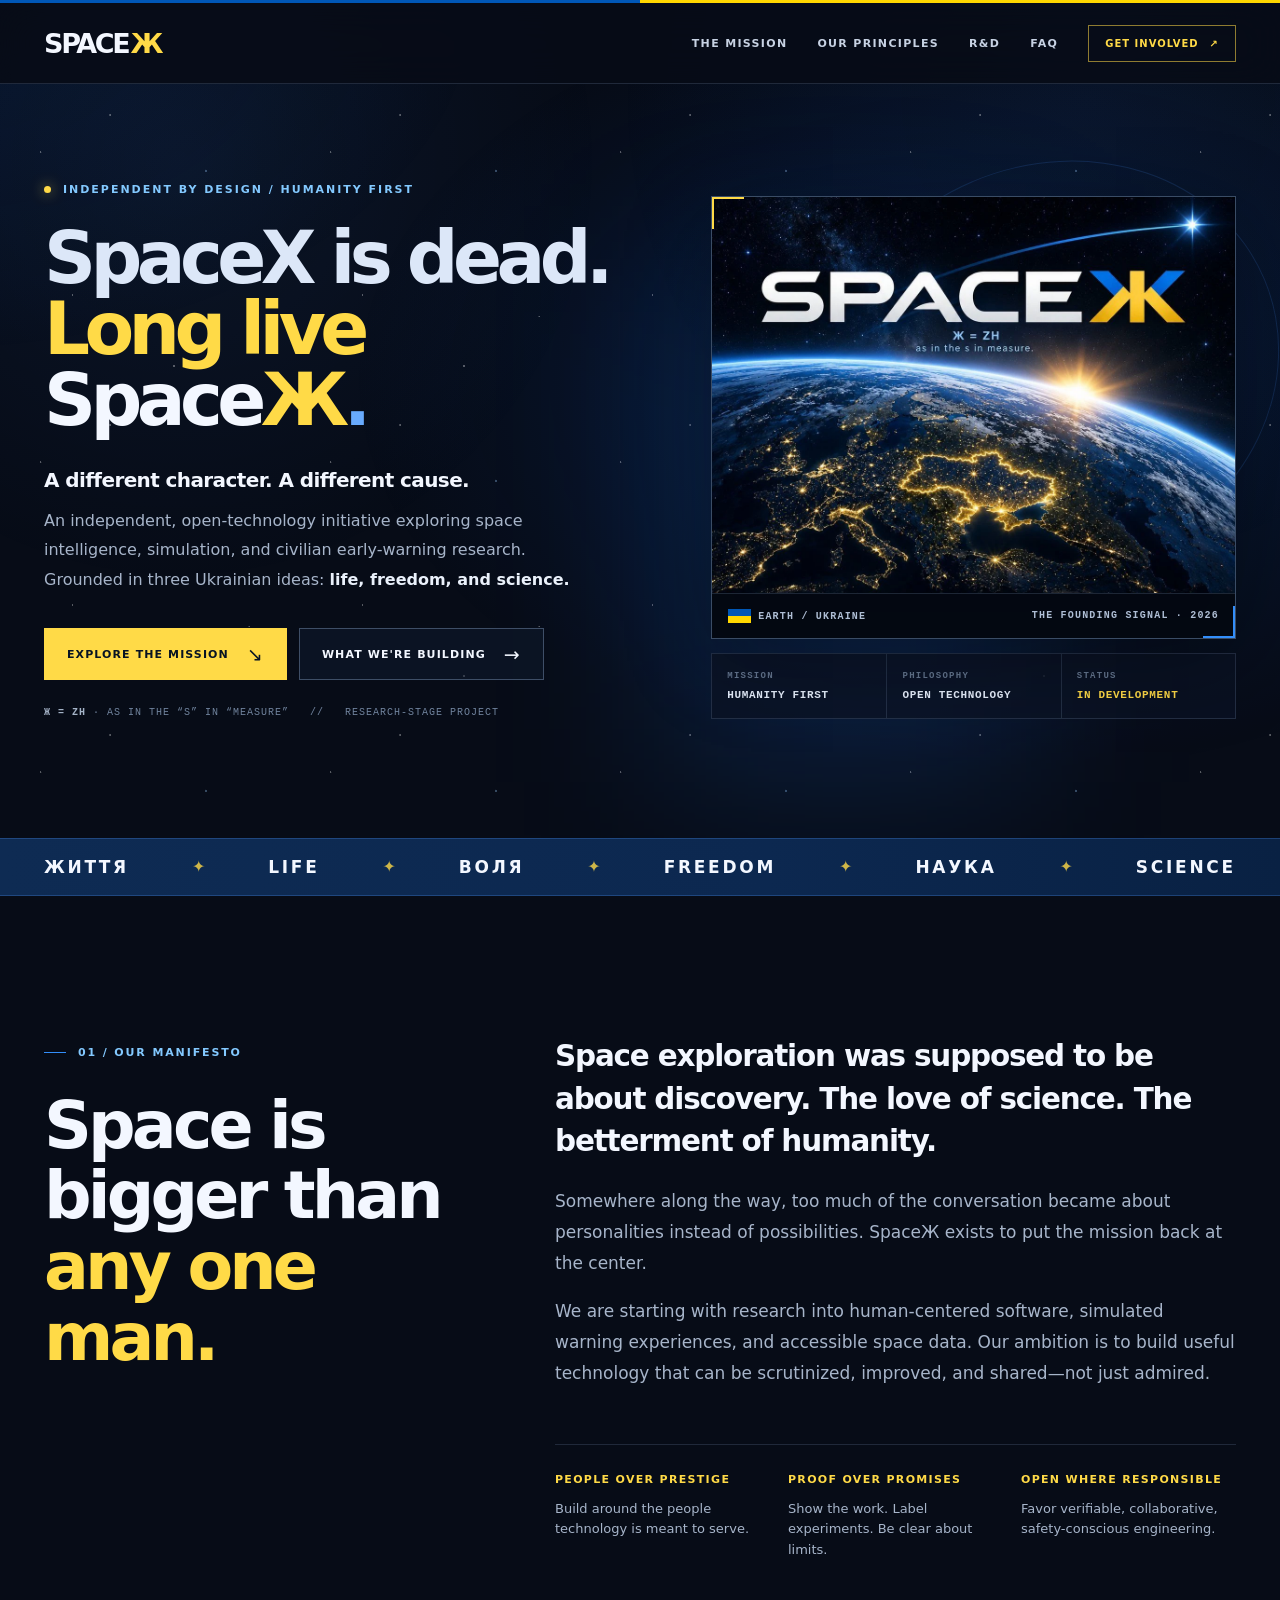
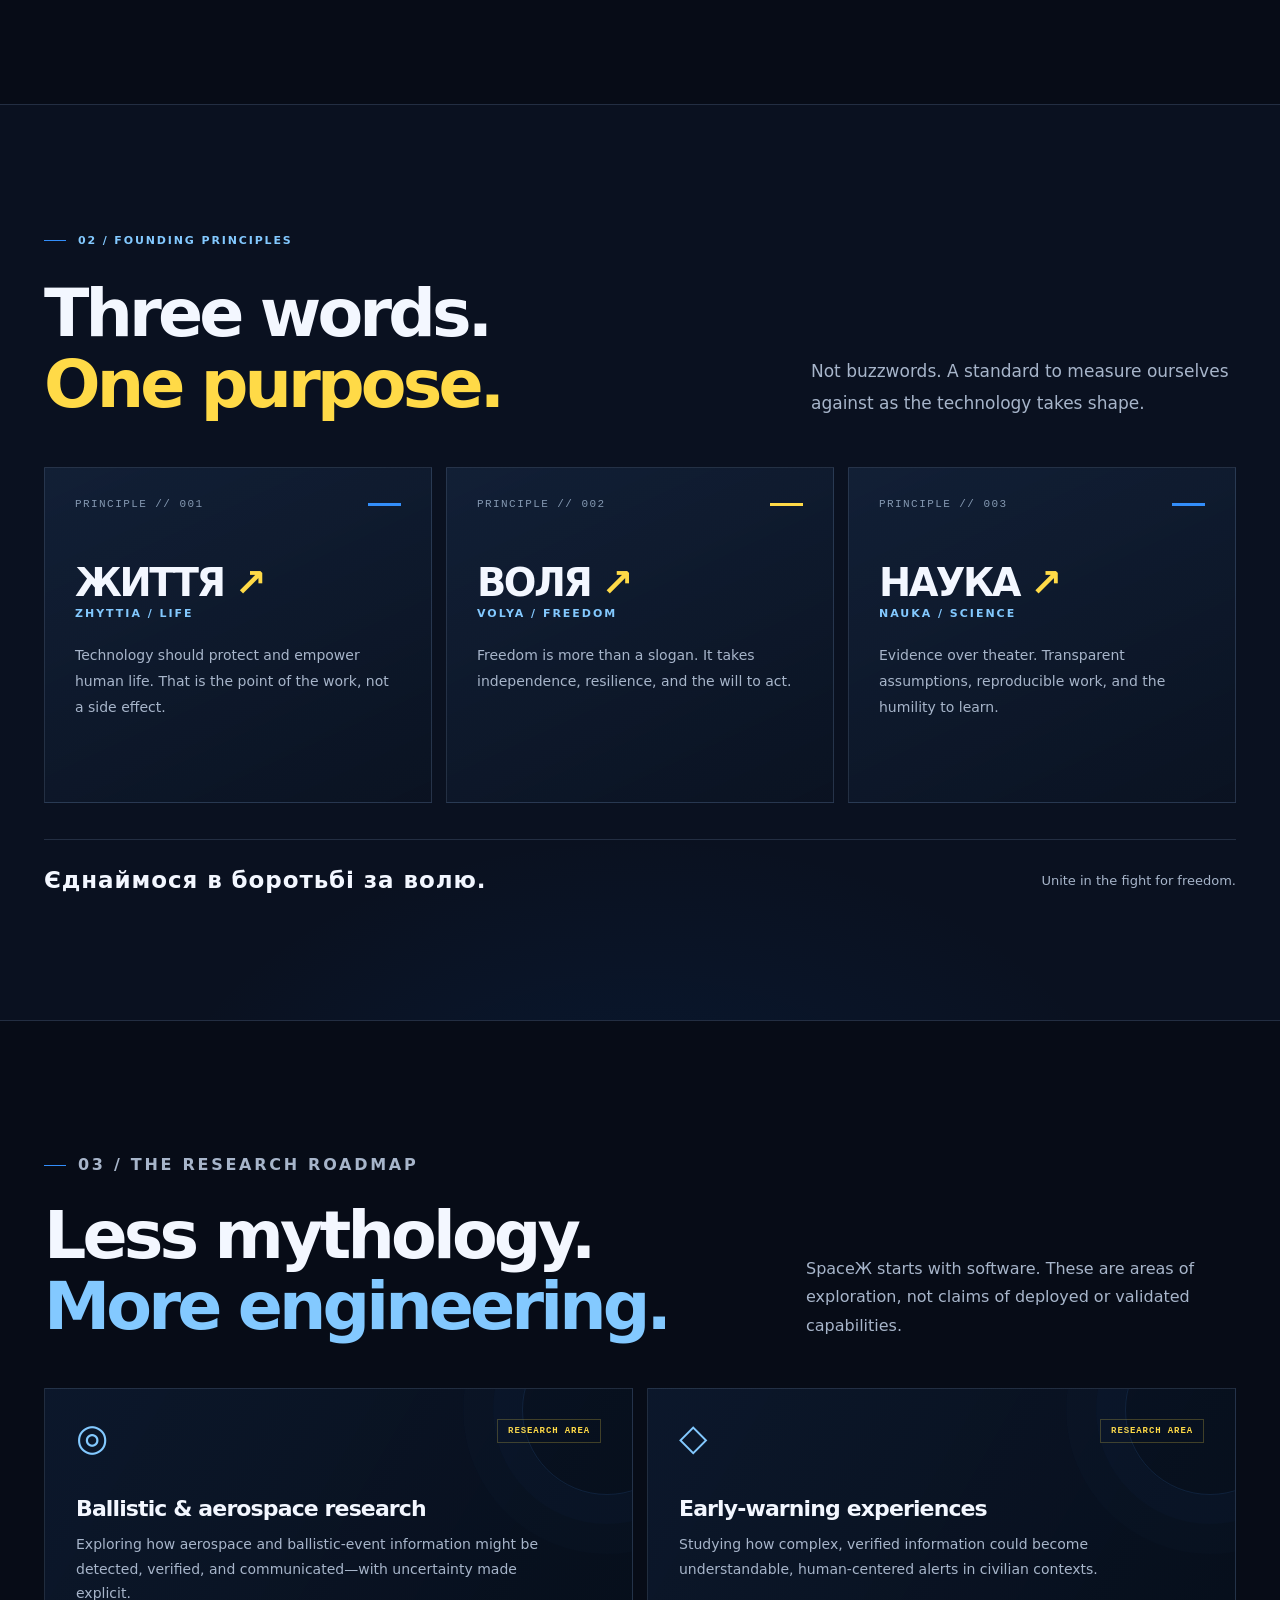
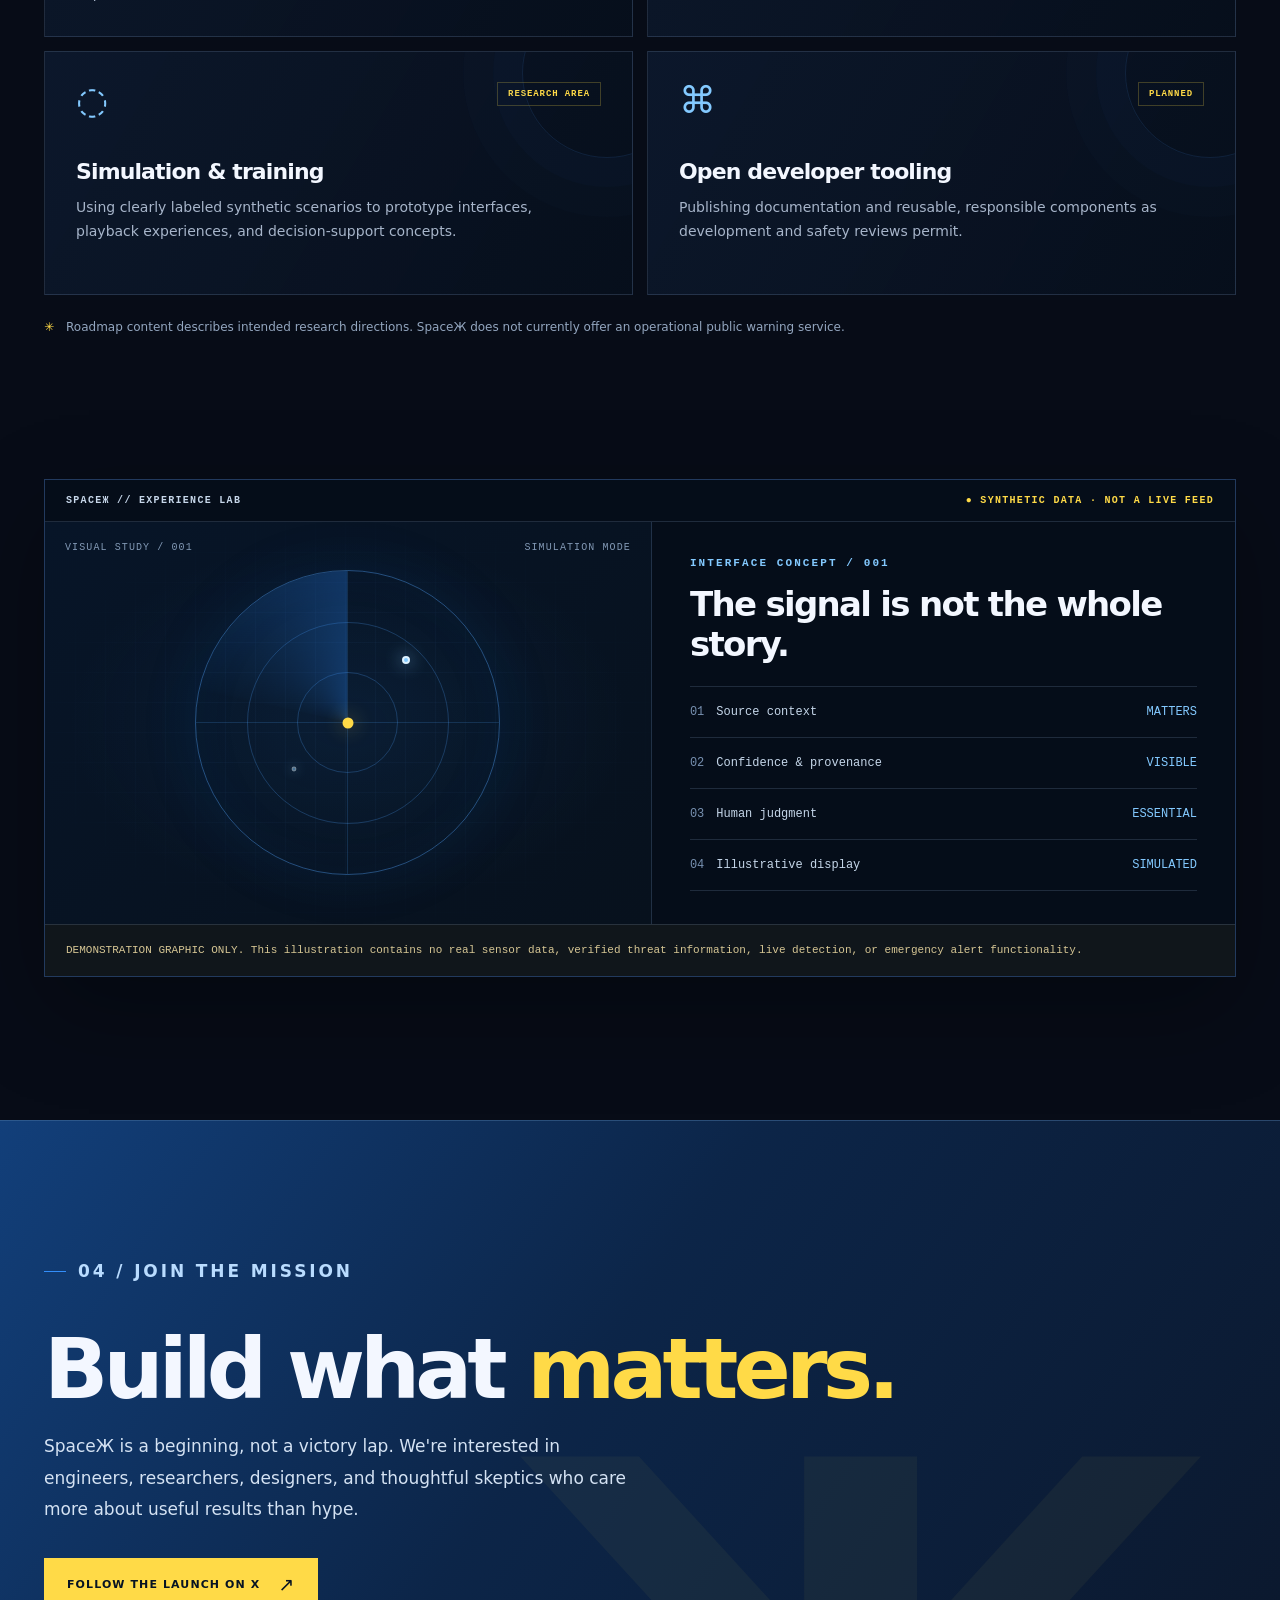
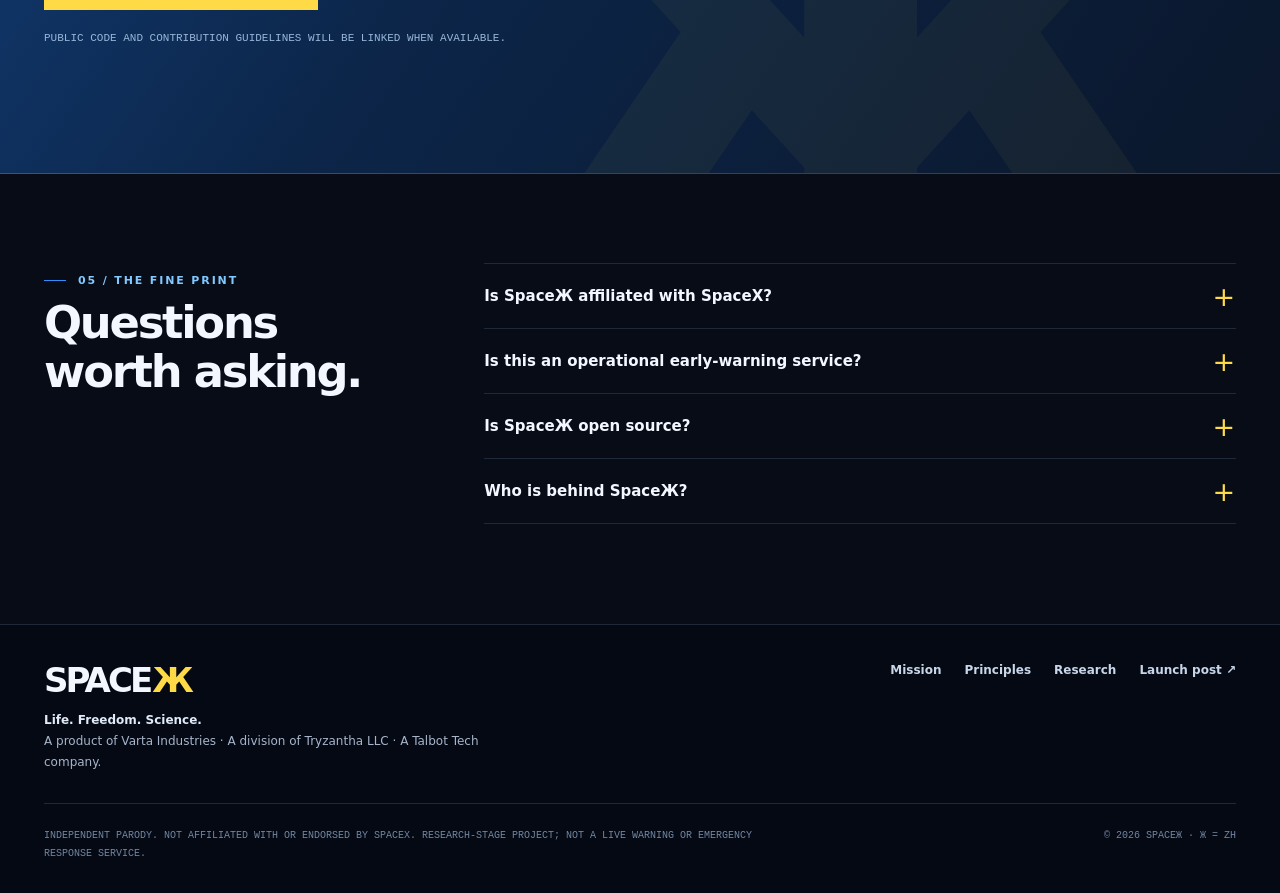
==== index.html @ 1a698cdf "Elon is a little bitch. Shitpost edition" ====
<!doctype html>
<html lang="en">
<head>
  <meta charset="utf-8">
  <meta name="viewport" content="width=device-width, initial-scale=1">
  <meta name="theme-color" content="#070c17">
  <meta name="description" content="SpaceЖ is an independent, research-stage initiative exploring open space technology, simulation, and civilian early-warning interfaces. Life. Freedom. Science.">
  <meta property="og:type" content="website">
  <meta property="og:title" content="SpaceЖ — A Different Character. A Different Cause.">
  <meta property="og:description" content="Life. Freedom. Science. An independent open-technology initiative from Varta Industries.">
  <meta name="twitter:card" content="summary_large_image">
  <!-- After deploying to a domain, add absolute og:url and og:image URLs for social previews. -->
  <link rel="icon" type="image/svg+xml" href="assets/favicon.svg">
  <title>SpaceЖ — Life. Freedom. Science.</title>
  <style>
    :root {
      color-scheme: dark;
      --bg: #070c17;
      --bg-deep: #040713;
      --panel: #0b1324;
      --panel-2: #111b30;
      --text: #f3f7ff;
      --muted: #a7b5ca;
      --dim: #667892;
      --line: rgba(160, 191, 228, .17);
      --blue: #338efa;
      --ice: #83c9ff;
      --gold: #ffda47;
      --container: 1220px;
      --ease: cubic-bezier(.2, .75, .25, 1);
    }

    *, *::before, *::after { box-sizing: border-box; }
    html { scroll-behavior: smooth; scroll-padding-top: 100px; }
    body {
      margin: 0;
      color: var(--text);
      background: var(--bg);
      font-family: Inter, ui-sans-serif, system-ui, -apple-system, BlinkMacSystemFont, "Segoe UI", sans-serif;
      -webkit-font-smoothing: antialiased;
    }
    body::before {
      content: "";
      position: fixed;
      pointer-events: none;
      z-index: -1;
      inset: 0;
      background-image: radial-gradient(circle at 14% 18%, rgba(69, 138, 255, .075) 0, transparent 32%), radial-gradient(circle at 85% 11%, rgba(38, 93, 187, .075) 0, transparent 35%);
    }
    ::selection { color: #06111e; background: var(--gold); }
    a { color: inherit; text-decoration: none; }
    button { font: inherit; }
    a:focus-visible, summary:focus-visible { outline: 3px solid var(--gold); outline-offset: 4px; border-radius: 3px; }
    img { max-width: 100%; display: block; }
    .container { width: min(var(--container), calc(100% - 88px)); margin-inline: auto; }
    .sr-only { position: absolute; width: 1px; height: 1px; padding: 0; margin: -1px; overflow: hidden; clip: rect(0,0,0,0); white-space: nowrap; border: 0; }
    .skip-link { position: fixed; z-index: 500; top: -100px; left: 12px; padding: 12px 18px; color: #04121b; background: var(--gold); font-weight: 700; }
    .skip-link:focus { top: 12px; }
    .flag-line { height: 3px; background: linear-gradient(90deg, #0057b7 0 50%, #ffd700 50% 100%); }

    /* Navigation */
    .site-header { position: sticky; z-index: 100; top: 0; background: rgba(7,12,23,.88); border-bottom: 1px solid var(--line); -webkit-backdrop-filter: blur(18px); backdrop-filter: blur(18px); }
    .nav-wrap { min-height: 80px; display: flex; align-items: center; justify-content: space-between; gap: 30px; }
    .logo { flex: none; font-size: 27px; line-height: 1; font-weight: 900; letter-spacing: -.085em; text-transform: uppercase; }
    .logo .logo-zh { padding-left: 2px; color: var(--gold); }
    .logo .logo-blue { color: #82bcff; }
    .desktop-nav { display: flex; gap: 30px; align-items: center; margin-left: auto; }
    .desktop-nav a { font-size: 11px; letter-spacing: .12em; font-weight: 750; color: #c7d2e3; transition: color .2s ease; }
    .desktop-nav a:hover { color: var(--gold); }
    .nav-cta { display: inline-flex; align-items: center; gap: 11px; border: 1px solid rgba(255,218,71,.55); padding: 12px 16px; color: var(--gold); font-size: 10px; font-weight: 800; letter-spacing: .1em; transition: background .2s ease, transform .2s ease; white-space: nowrap; }
    .nav-cta:hover { background: rgba(255,218,71,.09); transform: translateY(-1px); }
    .mobile-nav { display: none; position: relative; }
    .mobile-nav summary { display: grid; place-items: center; cursor: pointer; padding: 10px; color: var(--text); border: 1px solid var(--line); list-style: none; }
    .mobile-nav summary::-webkit-details-marker { display: none; }
    .mobile-nav summary svg { width: 22px; height: 22px; }
    .mobile-links { position: absolute; right: 0; top: calc(100% + 14px); min-width: 250px; background: #0c172a; border: 1px solid rgba(160,191,228,.3); box-shadow: 0 20px 50px rgba(0,0,0,.5); padding: 12px; }
    .mobile-links a { display: block; padding: 13px; font-size: 13px; font-weight: 700; }
    .mobile-links a:hover { color: var(--gold); background: rgba(255,255,255,.035); }

    /* Common type and UI */
    .mono { font-family: ui-monospace, "SFMono-Regular", Consolas, "Liberation Mono", monospace; }
    .kicker { margin: 0; font-size: 11px; letter-spacing: .19em; line-height: 1.6; font-weight: 800; color: var(--ice); text-transform: uppercase; }
    .kicker .rule { display: inline-block; width: 24px; height: 1px; margin: 0 10px 3px 0; vertical-align: middle; background: var(--blue); }
    .button { display: inline-flex; align-items: center; justify-content: center; gap: 18px; min-height: 52px; padding: 16px 22px; font-size: 11px; letter-spacing: .1em; font-weight: 850; text-transform: uppercase; transition: transform .2s var(--ease), background .2s ease, border-color .2s ease; }
    .button:hover { transform: translateY(-2px); }
    .button-primary { color: #071323; background: var(--gold); border: 1px solid var(--gold); }
    .button-primary:hover { background: #ffe584; }
    .button-secondary { color: var(--text); background: rgba(17,29,49,.48); border: 1px solid rgba(154,183,222,.36); }
    .button-secondary:hover { border-color: var(--ice); background: rgba(45,87,143,.2); }
    .arrow { font-size: 19px; font-weight: 400; line-height: .8; }
    .section-tag { display: inline-flex; align-items: center; gap: 12px; color: var(--ice); font-size: 11px; font-weight: 750; letter-spacing: .17em; text-transform: uppercase; }
    .section-tag::before { content: ""; width: 22px; height: 1px; background: var(--blue); }
    .section-title { margin: 20px 0 0; font-size: clamp(40px,5.2vw,75px); line-height: 1.06; letter-spacing: -.058em; font-weight: 830; }
    .section-lede { max-width: 590px; font-size: 17px; line-height: 1.85; color: var(--muted); }
    .accent { color: var(--gold); }
    .blue { color: var(--ice); }
    .muted { color: var(--muted); }
    .divider { height: 1px; background: var(--line); }

    /* Hero */
    .hero { position: relative; overflow: hidden; padding: 99px 0 106px; isolation: isolate; }
    .hero::before { content: ""; position: absolute; inset: -200px -10% -80px; z-index: -2; background: radial-gradient(ellipse 52% 48% at 73% 48%, rgba(12,66,155,.25), transparent 80%), radial-gradient(ellipse 48% 44% at 3% 12%, rgba(7,66,151,.15), transparent 76%); }
    .star-field { pointer-events: none; position: absolute; z-index: -1; inset: 0; opacity: .32; background-image: radial-gradient(1px 1px at 14% 22%, white 80%, transparent 100%), radial-gradient(1px 1px at 38% 10%, white 80%, transparent 100%), radial-gradient(1.4px 1.4px at 71% 28%, #9cccff 80%, transparent 100%), radial-gradient(1px 1px at 86% 75%, white 80%, transparent 100%), radial-gradient(1px 1px at 25% 68%, white 80%, transparent 100%), radial-gradient(1px 1px at 60% 91%, white 80%, transparent 100%); background-size: 290px 310px; }
    .hero-grid { display: grid; grid-template-columns: minmax(0, 1.08fr) minmax(0, .92fr); align-items: center; gap: clamp(35px,4vw,74px); }
    .hero-copy { position: relative; z-index: 2; }
    .hero-eyebrow { display: flex; align-items: center; flex-wrap: wrap; gap: 12px; margin-bottom: 27px; }
    .tiny-dot { width: 7px; height: 7px; background: var(--gold); box-shadow: 0 0 13px rgba(255,218,71,.7); border-radius: 50%; }
    .hero-eyebrow span:last-child { color: var(--ice); font-size: 11px; letter-spacing: .18em; text-transform: uppercase; font-weight: 700; }
    .hero h1 { margin: 0; font-size: clamp(3.05rem,5.65vw,6.15rem); line-height: .985; letter-spacing: -.077em; font-weight: 880; }
    .hero h1 span { display: block; }
    .hero h1 .h1-soft { color: #dce7f8; }
    .hero h1 .h1-live { color: var(--gold); }
    .hero h1 .word-zh { display: inline; color: var(--gold); }
    .hero h1 .period { display: inline; color: #68aafd; }
    .hero-subtitle { margin: 31px 0 14px; font-size: 20px; letter-spacing: -.03em; font-weight: 780; }
    .hero-description { max-width: 540px; margin: 0; color: var(--muted); font-size: 16px; line-height: 1.85; }
    .hero-buttons { display: flex; flex-wrap: wrap; gap: 12px; margin-top: 34px; }
    .hero-note { margin-top: 25px; color: #71849e; font-size: 10px; line-height: 1.65; letter-spacing: .1em; text-transform: uppercase; }
    .hero-note strong { color: #a4b3c7; font-weight: 700; }
    .hero-media { position: relative; }
    .hero-media::before { content: ""; position: absolute; z-index: -1; width: 88%; height: 78%; top: -6%; right: -9%; border: 1px solid rgba(69,141,250,.17); border-radius: 50%; transform: rotate(-23deg); }
    .hero-media::after { content: ""; position: absolute; z-index: -1; width: 70%; height: 100%; left: -10%; bottom: -12%; background: rgba(31,124,252,.16); filter: blur(80px); }
    .hero-art { position: relative; margin: 0; overflow: hidden; border: 1px solid rgba(156,197,248,.35); background: #060b16; box-shadow: 0 22px 80px rgba(0,0,0,.33), inset 0 0 50px rgba(0,96,207,.15); }
    .hero-art::before, .hero-art::after { content: ""; position: absolute; z-index: 2; width: 32px; height: 32px; pointer-events: none; }
    .hero-art::before { top: 0; left: 0; border-top: 2px solid var(--gold); border-left: 2px solid var(--gold); }
    .hero-art::after { bottom: 0; right: 0; border-bottom: 2px solid var(--blue); border-right: 2px solid var(--blue); }
    .hero-art img { width: 100%; height: auto; aspect-ratio: 1122 / 850; object-fit: contain; transition: transform .75s var(--ease); }
    .hero-art:hover img { transform: scale(1.035); }
    .hero-art-caption { display: flex; flex-wrap: wrap; align-items: center; justify-content: space-between; gap: 12px; padding: 15px 16px; background: rgba(4,8,17,.96); border-top: 1px solid var(--line); color: #afbed5; font-size: 10px; font-weight: 750; letter-spacing: .12em; text-transform: uppercase; }
    .flag { display: inline-block; width: 23px; height: 14px; flex: 0 0 auto; vertical-align: middle; background: linear-gradient(#0057b7 0 50%, #ffd700 50% 100%); }
    .hero-art-caption .flag { margin-right: 7px; }
    .media-data { margin-top: 14px; display: grid; grid-template-columns: repeat(3,1fr); border: 1px solid var(--line); background: rgba(11,19,36,.78); }
    .media-data > div { padding: 17px 15px; min-width: 0; }
    .media-data > div + div { border-left: 1px solid var(--line); }
    .data-label { display: block; margin-bottom: 8px; color: var(--dim); letter-spacing: .14em; font-size: 9px; font-weight: 800; }
    .data-value { display: block; color: #e8f1ff; font-size: 11px; font-weight: 750; letter-spacing: .06em; }
    .data-value.gold { color: var(--gold); }

    /* Ribbon */
    .ribbon { overflow: hidden; background: linear-gradient(90deg, #0e2b53, #0c2850 60%, #092143); border-top: 1px solid rgba(75,141,230,.3); border-bottom: 1px solid rgba(75,141,230,.3); }
    .ribbon-inner { display: flex; align-items: center; justify-content: space-between; gap: 16px; padding-top: 18px; padding-bottom: 18px; }
    .ribbon-word { white-space: nowrap; font-size: clamp(12px,1.7vw,17px); letter-spacing: .16em; font-weight: 850; }
    .ribbon-sep { color: var(--gold); opacity: .8; }

    /* Mission */
    .mission { padding: 139px 0 143px; }
    .mission-grid { display: grid; grid-template-columns: minmax(0,.75fr) minmax(0,1.25fr); gap: clamp(40px,8vw,150px); }
    .mission-lead { margin: 0 0 23px; font-size: clamp(24px,2.3vw,33px); font-weight: 700; line-height: 1.45; letter-spacing: -.04em; }
    .mission-copy p:not(.mission-lead) { max-width: 710px; color: var(--muted); font-size: 17px; line-height: 1.82; }
    .mission-points { display: grid; grid-template-columns: repeat(3,1fr); gap: 18px; margin-top: 55px; padding-top: 28px; border-top: 1px solid var(--line); }
    .mission-points strong { display: block; color: var(--gold); font-size: 11px; letter-spacing: .12em; text-transform: uppercase; }
    .mission-points p { margin-bottom: 0; font-size: 13px !important; line-height: 1.6 !important; }

    /* Principles */
    .principles { padding: 118px 0 127px; background: #0a1120; border-block: 1px solid var(--line); position: relative; }
    .principles::before { content: ""; position: absolute; inset: 0; background: radial-gradient(ellipse 50% 50% at 50% 120%, rgba(0,87,183,.13), transparent 80%); pointer-events: none; }
    .section-intro { position: relative; display: flex; align-items: end; justify-content: space-between; gap: 40px; margin-bottom: 48px; }
    .section-intro .section-lede { margin: 0; max-width: 425px; }
    .values-grid { position: relative; display: grid; grid-template-columns: repeat(3,minmax(0,1fr)); gap: 14px; }
    .value-card { min-height: 336px; border: 1px solid var(--line); padding: 30px; background: linear-gradient(155deg,rgba(28,51,84,.42),rgba(10,19,34,.75)); transition: border-color .25s ease, transform .3s var(--ease); }
    .value-card:hover { transform: translateY(-5px); border-color: rgba(255,218,71,.42); }
    .value-number { display: flex; align-items: center; justify-content: space-between; font-size: 11px; color: #8498b1; letter-spacing: .13em; }
    .value-number span:last-child { display: inline-block; width: 33px; height: 3px; background: var(--blue); }
    .value-card:nth-child(2) .value-number span:last-child { background: var(--gold); }
    .value-card h3 { margin: 54px 0 5px; font-size: clamp(33px,3vw,44px); letter-spacing: -.065em; line-height: 1; }
    .value-card h3 span { color: var(--gold); }
    .value-card .translation { margin: 0 0 23px; font-size: 11px; color: var(--ice); letter-spacing: .18em; font-weight: 750; text-transform: uppercase; }
    .value-card p:last-child { color: var(--muted); font-size: 14px; line-height: 1.85; }
    .ukrainian-banner { display: flex; align-items: center; flex-wrap: wrap; justify-content: space-between; gap: 17px; margin-top: 36px; padding: 27px 0 0; border-top: 1px solid var(--line); }
    .ukrainian-banner strong { font-size: clamp(16px,2vw,23px); letter-spacing: .04em; }
    .ukrainian-banner span { color: var(--muted); font-size: 13px; }

    /* Work */
    .work { padding: 130px 0; }
    .work-top { display: flex; flex-wrap: wrap; justify-content: space-between; align-items: end; gap: 30px; margin-bottom: 47px; }
    .work-top p { max-width: 430px; margin: 0; color: var(--muted); font-size: 16px; line-height: 1.8; }
    .work-grid { display: grid; grid-template-columns: repeat(2,minmax(0,1fr)); gap: 14px; }
    .work-card { position: relative; min-height: 244px; padding: 30px 31px; overflow: hidden; border: 1px solid var(--line); background: linear-gradient(120deg,rgba(14,28,50,.76),rgba(7,15,28,.91)); }
    .work-card::after { content: ""; position: absolute; top: -64px; right: -60px; width: 170px; height: 170px; border: 1px solid rgba(63,127,212,.16); border-radius: 50%; box-shadow: 0 0 0 29px rgba(40,99,179,.035), 0 0 0 59px rgba(40,99,179,.022); pointer-events: none; }
    .work-card-top { display: flex; align-items: start; justify-content: space-between; gap: 30px; }
    .work-glyph { font-size: 37px; font-weight: 300; line-height: 1; color: var(--ice); }
    .work-label { border: 1px solid rgba(255,218,71,.23); color: var(--gold); padding: 6px 10px; font-size: 9px; letter-spacing: .1em; font-weight: 780; }
    .work-card h3 { position: relative; margin: 40px 0 11px; font-size: 22px; letter-spacing: -.04em; }
    .work-card p { position: relative; max-width: 490px; margin: 0; color: var(--muted); font-size: 14px; line-height: 1.75; }
    .roadmap-note { display: flex; align-items: start; gap: 12px; margin-top: 22px; color: #93a6bf; font-size: 12px; line-height: 1.7; }
    .roadmap-note b { color: var(--gold); font-weight: 900; }

    /* Synthetic lab display */
    .lab { padding: 0 0 143px; }
    .lab-shell { border: 1px solid rgba(84,137,211,.37); background: #050d19; box-shadow: 0 34px 90px rgba(0,0,0,.3); }
    .lab-titlebar { display: flex; justify-content: space-between; align-items: center; gap: 15px; padding: 15px 21px; border-bottom: 1px solid var(--line); color: #c7d7ea; font-size: 10px; letter-spacing: .13em; font-weight: 760; }
    .lab-titlebar .warning { color: var(--gold); }
    .lab-content { display: grid; grid-template-columns: 1.02fr .98fr; }
    .lab-display { min-height: 385px; position: relative; isolation: isolate; display: grid; place-items: center; overflow: hidden; border-right: 1px solid var(--line); background: radial-gradient(ellipse at center,rgba(20,68,119,.21),transparent 65%), linear-gradient(140deg,#071528,#07111d); }
    .lab-display::before { content: ""; position: absolute; inset: 0; z-index: -1; opacity: .42; background-image: linear-gradient(rgba(73,127,192,.13) 1px,transparent 1px), linear-gradient(90deg,rgba(73,127,192,.13) 1px,transparent 1px); background-size: 30px 30px; -webkit-mask-image: radial-gradient(ellipse,black 34%,transparent 78%); mask-image: radial-gradient(ellipse,black 34%,transparent 78%); }
    .radar { position: relative; width: min(305px,72%); aspect-ratio: 1; border: 1px solid rgba(81,165,255,.4); border-radius: 50%; box-shadow: 0 0 60px rgba(18,91,174,.1), inset 0 0 45px rgba(18,91,174,.06); }
    .radar::before,.radar::after { content: ""; position: absolute; z-index: 3; background: rgba(81,165,255,.18); }
    .radar::before { width: 1px; height: 100%; left: calc(50% - .5px); }
    .radar::after { height: 1px; width: 100%; top: calc(50% - .5px); }
    .radar-ring { position: absolute; border: 1px solid rgba(81,165,255,.25); border-radius: 50%; }
    .radar-ring.r1 { inset: 16.66%; } .radar-ring.r2 { inset: 33.33%; }
    .radar-sweep { position: absolute; inset: 0; border-radius: 50%; background: conic-gradient(from 0deg,transparent 0 282deg,rgba(34,143,255,.015) 284deg,rgba(41,134,247,.28) 359deg); animation: sweep 13s linear infinite; }
    .radar-dot { position: absolute; z-index: 4; width: 8px; height: 8px; background: var(--ice); border: 2px solid #dff3ff; border-radius: 50%; box-shadow: 0 0 17px var(--ice); }
    .radar-dot.d1 { top: 28%; left: 68%; }.radar-dot.d2 { top: 64%; left: 31%; transform: scale(.6); opacity: .5; }
    .radar-center { position: absolute; left: 50%; top: 50%; transform: translate(-50%,-50%); z-index: 4; width: 11px; height: 11px; background: var(--gold); border-radius: 50%; box-shadow: 0 0 20px rgba(255,218,71,.45); }
    .lab-corner { position: absolute; left: 20px; top: 20px; color: #8299b5; font-size: 10px; letter-spacing: .11em; }
    .lab-corner.right { left: auto; right: 20px; text-align: right; }
    .lab-status { padding: 33px 38px; display: flex; flex-direction: column; justify-content: center; }
    .lab-status h3 { margin: 11px 0 22px; font-size: clamp(23px,3vw,34px); letter-spacing: -.05em; }
    .log-row { display: flex; align-items: start; gap: 12px; padding: 16px 0; border-top: 1px solid var(--line); font-size: 12px; line-height: 1.5; color: #c5d6e9; }
    .log-row:last-child { border-bottom: 1px solid var(--line); }
    .log-row span { flex: none; color: #7891b1; }
    .log-row em { margin-left: auto; color: var(--ice); font-style: normal; text-align: right; }
    .lab-disclaimer { padding: 17px 21px; border-top: 1px solid var(--line); background: rgba(255,218,71,.045); color: #d6c694; font-size: 11px; line-height: 1.6; }
    @keyframes sweep { to { transform: rotate(360deg); } }

    /* Join, FAQ, footer */
    .join { padding: 118px 0 125px; position: relative; overflow: hidden; background: linear-gradient(125deg,#123f7a 0%,#0c2548 44%,#0b172b 100%); border-top: 1px solid rgba(113,183,255,.3); border-bottom: 1px solid rgba(113,183,255,.22); }
    .join::after { content: "Ж"; pointer-events: none; position: absolute; right: 4%; bottom: -33%; color: rgba(255,218,71,.045); font-size: clamp(380px,47vw,760px); font-weight: 900; line-height: 1; }
    .join-content { position: relative; z-index: 2; max-width: 860px; }
    .join .section-title { font-size: clamp(53px,6.6vw,96px); }
    .join p { max-width: 610px; color: #d4e2f3; font-size: 17px; line-height: 1.85; }
    .join .button { margin-top: 16px; }
    .join-small { display: block; margin-top: 20px; color: #98b7da; font-size: 11px; line-height: 1.6; }
    .faq { padding: 89px 0 100px; }
    .faq-grid { display: grid; grid-template-columns: .66fr 1.34fr; gap: 70px; }
    .faq h2 { margin: 0; font-size: clamp(32px,3.5vw,49px); line-height: 1.1; letter-spacing: -.05em; }
    .faq-item { border-bottom: 1px solid var(--line); }
    .faq-item:first-child { border-top: 1px solid var(--line); }
    .faq-item summary { position: relative; cursor: pointer; list-style: none; padding: 23px 36px 23px 0; font-size: 15px; font-weight: 700; }
    .faq-item summary::-webkit-details-marker { display: none; }
    .faq-item summary::after { content: "+"; position: absolute; right: 1px; top: 17px; color: var(--gold); font-size: 27px; font-weight: 300; }
    .faq-item[open] summary::after { content: "−"; }
    .faq-item p { margin: -6px 30px 24px 0; font-size: 14px; line-height: 1.8; color: var(--muted); }
    .site-footer { padding: 38px 0 30px; border-top: 1px solid var(--line); background: #050914; }
    .footer-main { display: flex; justify-content: space-between; align-items: start; gap: 35px; padding-bottom: 30px; }
    .footer-main .logo { font-size: 34px; }
    .footer-main p { max-width: 480px; margin: 13px 0 0; color: var(--muted); font-size: 12px; line-height: 1.75; }
    .footer-links { display: flex; flex-wrap: wrap; gap: 23px; color: #c7d6e9; font-size: 12px; font-weight: 700; }
    .footer-links a:hover { color: var(--gold); }
    .footer-bottom { display: flex; justify-content: space-between; flex-wrap: wrap; gap: 15px; padding-top: 23px; border-top: 1px solid var(--line); color: #7186a0; font-size: 10px; line-height: 1.8; }
    .footer-bottom span:first-child { max-width: 730px; }

    @media (max-width: 1050px) {
      .container { width: min(var(--container),calc(100% - 60px)); }
      .desktop-nav { gap: 20px; }
      .nav-cta { display: none; }
      .hero { padding-block: 80px 90px; }
      .hero h1 { font-size: clamp(3.4rem,6vw,5.4rem); }
      .hero-grid { gap: 29px; }
      .media-data > div { padding: 15px 10px; }
      .data-value { font-size: 10px; }
      .section-title { font-size: clamp(42px,5.6vw,68px); }
      .value-card { padding: 23px; }
      .value-card h3 { font-size: 35px; }
    }
    @media (max-width: 750px) {
      html { scroll-padding-top: 80px; }
      .container { width: calc(100% - 36px); }
      .nav-wrap { min-height: 68px; }
      .logo { font-size: 25px; }
      .desktop-nav { display: none; }
      .mobile-nav { display: block; }
      .hero { padding: 70px 0 76px; }
      .hero-grid { grid-template-columns: 1fr; gap: 56px; }
      .hero h1 { font-size: clamp(3.5rem,11vw,6rem); }
      .hero-subtitle { font-size: 19px; }
      .hero-description { font-size: 15px; }
      .hero-media { max-width: 610px; width: 100%; margin: auto; }
      .ribbon-inner { justify-content: center; }
      .ribbon-word { font-size: 13px; }
      .ribbon-inner .ribbon-word:nth-of-type(5), .ribbon-inner .ribbon-sep:nth-of-type(6) { display: none; }
      .mission { padding: 89px 0 97px; }
      .mission-grid { grid-template-columns: 1fr; gap: 42px; }
      .mission .section-title { max-width: 570px; }
      .mission-points { margin-top: 32px; }
      .principles { padding: 84px 0 90px; }
      .section-intro { display: block; }
      .section-intro .section-lede { margin-top: 20px; }
      .values-grid { grid-template-columns: 1fr; }
      .value-card { min-height: auto; padding: 27px; }
      .value-card h3 { margin-top: 32px; }
      .ukrainian-banner { display: block; }
      .ukrainian-banner span { display: block; margin-top: 8px; }
      .work { padding: 90px 0 80px; }
      .work-grid { grid-template-columns: 1fr; }
      .work-card { min-height: 220px; }
      .lab { padding-bottom: 90px; }
      .lab-content { grid-template-columns: 1fr; }
      .lab-display { border-right: 0; border-bottom: 1px solid var(--line); }
      .join { padding: 83px 0 92px; }
      .join::after { right: -10%; bottom: -20%; }
      .faq { padding: 75px 0; }
      .faq-grid { grid-template-columns: 1fr; gap: 35px; }
      .footer-main { display: block; }
      .footer-links { margin-top: 28px; }
    }
    @media (max-width: 460px) {
      .hero h1 { font-size: clamp(3.12rem,12.2vw,4.3rem); }
      .hero-buttons .button { width: 100%; }
      .hero-art-caption { font-size: 9px; }
      .media-data { grid-template-columns: 1fr 1fr; }
      .media-data > div:last-child { grid-column: span 2; border-left: 0; border-top: 1px solid var(--line); }
      .mission-points { grid-template-columns: 1fr; gap: 22px; }
      .mission-points p { margin-top: 5px; }
      .ribbon-inner { gap: 11px; }
      .ribbon-word { letter-spacing: .05em; font-size: 10px; }
      .section-title { font-size: 40px; }
      .section-lede { font-size: 15px; }
      .lab-titlebar { flex-wrap: wrap; }
      .lab-status { padding: 26px 20px; }
      .lab-display { min-height: 310px; }
      .join .section-title { font-size: 53px; }
    }
    @media (prefers-reduced-motion: reduce) {
      html { scroll-behavior: auto; }
      *,*::before,*::after { scroll-behavior: auto !important; animation-duration: .01ms !important; animation-iteration-count: 1 !important; transition-duration: .01ms !important; }
    }
  </style>
</head>
<body>
  <a class="skip-link" href="#main">Skip to content</a>
  <div class="flag-line" aria-hidden="true"></div>
  <header class="site-header">
    <div class="container nav-wrap">
      <a class="logo" href="#top" aria-label="Space Zh home">SPACE<span class="logo-zh" lang="uk">Ж</span></a>
      <nav class="desktop-nav" aria-label="Main navigation">
        <a href="#mission">THE MISSION</a>
        <a href="#principles">OUR PRINCIPLES</a>
        <a href="#work">R&amp;D</a>
        <a href="#faq">FAQ</a>
      </nav>
      <a class="nav-cta" href="#join">GET INVOLVED <span aria-hidden="true">↗</span></a>
      <details class="mobile-nav">
        <summary aria-label="Toggle navigation">
          <svg viewBox="0 0 24 24" fill="none" stroke="currentColor" stroke-width="1.8" stroke-linecap="round" aria-hidden="true"><path d="M4 7h16M4 12h16M4 17h16"/></svg>
          <span class="sr-only">Menu</span>
        </summary>
        <nav class="mobile-links" aria-label="Mobile navigation">
          <a href="#mission">The mission</a>
          <a href="#principles">Our principles</a>
          <a href="#work">Research &amp; development</a>
          <a href="#join">Get involved</a>
          <a href="#faq">FAQ</a>
        </nav>
      </details>
    </div>
  </header>

  <main id="main">
    <section class="hero" id="top" aria-labelledby="hero-title">
      <div class="star-field" aria-hidden="true"></div>
      <div class="container hero-grid">
        <div class="hero-copy">
          <div class="hero-eyebrow"><span class="tiny-dot" aria-hidden="true"></span><span>INDEPENDENT BY DESIGN / HUMANITY FIRST</span></div>
          <h1 id="hero-title"><span class="h1-soft">SpaceX is dead.</span><span class="h1-live">Long live</span><span>Space<span class="word-zh" lang="uk">Ж</span><span class="period">.</span></span></h1>
          <p class="hero-subtitle">A different character. A different cause.</p>
          <p class="hero-description">An independent, open-technology initiative exploring space intelligence, simulation, and civilian early-warning research. Grounded in three Ukrainian ideas: <strong style="color:#eaf1fb">life, freedom, and science.</strong></p>
          <div class="hero-buttons">
            <a href="#mission" class="button button-primary">EXPLORE THE MISSION <span class="arrow" aria-hidden="true">↘</span></a>
            <a href="#work" class="button button-secondary">WHAT WE'RE BUILDING <span class="arrow" aria-hidden="true">→</span></a>
          </div>
          <p class="hero-note mono"><strong>Ж = ZH</strong> · AS IN THE “S” IN “MEASURE” &nbsp; // &nbsp; RESEARCH-STAGE PROJECT</p>
        </div>
        <div class="hero-media">
          <figure class="hero-art">
            <img src="assets/spacezh-hero.webp" width="1122" height="850" alt="SpaceЖ launch artwork with Ukraine outlined in gold on Earth from orbit, beneath a blue-and-yellow SpaceЖ emblem" fetchpriority="high">
            <figcaption class="hero-art-caption mono"><span><span class="flag" aria-hidden="true"></span>EARTH / UKRAINE</span><span>THE FOUNDING SIGNAL · 2026</span></figcaption>
          </figure>
          <div class="media-data mono" aria-label="Space Zh initiative status">
            <div><span class="data-label">MISSION</span><span class="data-value">HUMANITY FIRST</span></div>
            <div><span class="data-label">PHILOSOPHY</span><span class="data-value">OPEN TECHNOLOGY</span></div>
            <div><span class="data-label">STATUS</span><span class="data-value gold">IN DEVELOPMENT</span></div>
          </div>
        </div>
      </div>
    </section>

    <div class="ribbon" aria-label="Life, freedom, science">
      <div class="container ribbon-inner" aria-hidden="true">
        <span class="ribbon-word">ЖИТТЯ</span><span class="ribbon-sep">✦</span>
        <span class="ribbon-word">LIFE</span><span class="ribbon-sep">✦</span>
        <span class="ribbon-word">ВОЛЯ</span><span class="ribbon-sep">✦</span>
        <span class="ribbon-word">FREEDOM</span><span class="ribbon-sep">✦</span>
        <span class="ribbon-word">НАУКА</span><span class="ribbon-sep">✦</span>
        <span class="ribbon-word">SCIENCE</span>
      </div>
    </div>

    <section class="mission" id="mission" aria-labelledby="mission-title">
      <div class="container mission-grid">
        <div>
          <p class="section-tag">01 / OUR MANIFESTO</p>
          <h2 id="mission-title" class="section-title">Space is bigger than <span class="accent">any one man.</span></h2>
        </div>
        <div class="mission-copy">
          <p class="mission-lead">Space exploration was supposed to be about discovery. The love of science. The betterment of humanity.</p>
          <p>Somewhere along the way, too much of the conversation became about personalities instead of possibilities. SpaceЖ exists to put the mission back at the center.</p>
          <p>We are starting with research into human-centered software, simulated warning experiences, and accessible space data. Our ambition is to build useful technology that can be scrutinized, improved, and shared—not just admired.</p>
          <div class="mission-points">
            <div><strong>PEOPLE OVER PRESTIGE</strong><p>Build around the people technology is meant to serve.</p></div>
            <div><strong>PROOF OVER PROMISES</strong><p>Show the work. Label experiments. Be clear about limits.</p></div>
            <div><strong>OPEN WHERE RESPONSIBLE</strong><p>Favor verifiable, collaborative, safety-conscious engineering.</p></div>
          </div>
        </div>
      </div>
    </section>

    <section class="principles" id="principles" aria-labelledby="principles-title">
      <div class="container">
        <div class="section-intro">
          <div><p class="section-tag">02 / FOUNDING PRINCIPLES</p><h2 id="principles-title" class="section-title">Three words.<br><span class="accent">One purpose.</span></h2></div>
          <p class="section-lede">Not buzzwords. A standard to measure ourselves against as the technology takes shape.</p>
        </div>
        <div class="values-grid">
          <article class="value-card">
            <div class="value-number mono"><span>PRINCIPLE // 001</span><span></span></div>
            <h3 lang="uk">ЖИТТЯ <span>↗</span></h3>
            <p class="translation">ZHYTTIA / LIFE</p>
            <p>Technology should protect and empower human life. That is the point of the work, not a side effect.</p>
          </article>
          <article class="value-card">
            <div class="value-number mono"><span>PRINCIPLE // 002</span><span></span></div>
            <h3 lang="uk">ВОЛЯ <span>↗</span></h3>
            <p class="translation">VOLYA / FREEDOM</p>
            <p>Freedom is more than a slogan. It takes independence, resilience, and the will to act.</p>
          </article>
          <article class="value-card">
            <div class="value-number mono"><span>PRINCIPLE // 003</span><span></span></div>
            <h3 lang="uk">НАУКА <span>↗</span></h3>
            <p class="translation">NAUKA / SCIENCE</p>
            <p>Evidence over theater. Transparent assumptions, reproducible work, and the humility to learn.</p>
          </article>
        </div>
        <div class="ukrainian-banner">
          <strong lang="uk">Єднаймося в боротьбі за волю.</strong>
          <span>Unite in the fight for freedom.</span>
        </div>
      </div>
    </section>

    <section class="work" id="work" aria-labelledby="work-title">
      <div class="container">
        <div class="work-top">
          <div><p class="section-tag">03 / THE RESEARCH ROADMAP</p><h2 id="work-title" class="section-title">Less mythology.<br><span class="blue">More engineering.</span></h2></div>
          <p>SpaceЖ starts with software. These are areas of exploration, not claims of deployed or validated capabilities.</p>
        </div>
        <div class="work-grid">
          <article class="work-card">
            <div class="work-card-top"><span class="work-glyph" aria-hidden="true">◎</span><span class="work-label mono">RESEARCH AREA</span></div>
            <h3>Ballistic &amp; aerospace research</h3>
            <p>Exploring how aerospace and ballistic-event information might be detected, verified, and communicated—with uncertainty made explicit.</p>
          </article>
          <article class="work-card">
            <div class="work-card-top"><span class="work-glyph" aria-hidden="true">◇</span><span class="work-label mono">RESEARCH AREA</span></div>
            <h3>Early-warning experiences</h3>
            <p>Studying how complex, verified information could become understandable, human-centered alerts in civilian contexts.</p>
          </article>
          <article class="work-card">
            <div class="work-card-top"><span class="work-glyph" aria-hidden="true">◌</span><span class="work-label mono">RESEARCH AREA</span></div>
            <h3>Simulation &amp; training</h3>
            <p>Using clearly labeled synthetic scenarios to prototype interfaces, playback experiences, and decision-support concepts.</p>
          </article>
          <article class="work-card">
            <div class="work-card-top"><span class="work-glyph" aria-hidden="true">⌘</span><span class="work-label mono">PLANNED</span></div>
            <h3>Open developer tooling</h3>
            <p>Publishing documentation and reusable, responsible components as development and safety reviews permit.</p>
          </article>
        </div>
        <p class="roadmap-note"><b aria-hidden="true">✳</b><span>Roadmap content describes intended research directions. SpaceЖ does not currently offer an operational public warning service.</span></p>
      </div>
    </section>

    <section class="lab" aria-labelledby="lab-heading">
      <div class="container">
        <div class="lab-shell">
          <div class="lab-titlebar mono"><span>SPACEЖ // EXPERIENCE LAB</span><span class="warning">● SYNTHETIC DATA · NOT A LIVE FEED</span></div>
          <div class="lab-content">
            <div class="lab-display" role="img" aria-label="Illustrative animated circular scanner with two simulated points; no real-world tracking or warning information">
              <span class="lab-corner mono">VISUAL STUDY / 001</span><span class="lab-corner right mono">SIMULATION MODE</span>
              <div class="radar" aria-hidden="true"><div class="radar-ring r1"></div><div class="radar-ring r2"></div><div class="radar-sweep"></div><span class="radar-dot d1"></span><span class="radar-dot d2"></span><span class="radar-center"></span></div>
            </div>
            <div class="lab-status">
              <p class="kicker mono">INTERFACE CONCEPT / 001</p>
              <h3 id="lab-heading">The signal is not the whole story.</h3>
              <div class="log-row mono"><span>01</span>Source context <em>MATTERS</em></div>
              <div class="log-row mono"><span>02</span>Confidence &amp; provenance <em>VISIBLE</em></div>
              <div class="log-row mono"><span>03</span>Human judgment <em>ESSENTIAL</em></div>
              <div class="log-row mono"><span>04</span>Illustrative display <em>SIMULATED</em></div>
            </div>
          </div>
          <div class="lab-disclaimer mono">DEMONSTRATION GRAPHIC ONLY. This illustration contains no real sensor data, verified threat information, live detection, or emergency alert functionality.</div>
        </div>
      </div>
    </section>

    <section class="join" id="join" aria-labelledby="join-title">
      <div class="container"><div class="join-content">
        <p class="section-tag" style="color:#b9dcff">04 / JOIN THE MISSION</p>
        <h2 id="join-title" class="section-title">Build what <span class="accent">matters.</span></h2>
        <p>SpaceЖ is a beginning, not a victory lap. We're interested in engineers, researchers, designers, and thoughtful skeptics who care more about useful results than hype.</p>
        <a class="button button-primary" href="https://x.com/SeanPTalbot/status/2110507858790084674" target="_blank" rel="noopener noreferrer">FOLLOW THE LAUNCH ON X <span class="arrow" aria-hidden="true">↗</span></a>
        <span class="join-small mono">PUBLIC CODE AND CONTRIBUTION GUIDELINES WILL BE LINKED WHEN AVAILABLE.</span>
      </div></div>
    </section>

    <section class="faq" id="faq" aria-labelledby="faq-title">
      <div class="container faq-grid">
        <div><p class="section-tag">05 / THE FINE PRINT</p><h2 id="faq-title">Questions worth asking.</h2></div>
        <div>
          <details class="faq-item"><summary>Is SpaceЖ affiliated with SpaceX?</summary><p>No. SpaceЖ is an independent project and a parody of the SpaceX name. It is not affiliated with, sponsored by, approved by, or endorsed by SpaceX.</p></details>
          <details class="faq-item"><summary>Is this an operational early-warning service?</summary><p>No. SpaceЖ is a research-stage initiative. Any simulations or interfaces shown here are illustrative and must not be used to make safety or emergency decisions.</p></details>
          <details class="faq-item"><summary>Is SpaceЖ open source?</summary><p>Open, reviewable engineering is a guiding intention. Specific repositories, licenses, and contribution processes will be published when projects are ready. Not every component will necessarily be public.</p></details>
          <details class="faq-item"><summary>Who is behind SpaceЖ?</summary><p>SpaceЖ is a Varta Industries product. Varta Industries is a division of Tryzantha LLC within the Talbot Tech family of companies.</p></details>
        </div>
      </div>
    </section>
  </main>

  <footer class="site-footer">
    <div class="container">
      <div class="footer-main">
        <div>
          <a class="logo" href="#top" aria-label="Space Zh home">SPACE<span class="logo-zh" lang="uk">Ж</span></a>
          <p><strong style="color:#e1eaf8">Life. Freedom. Science.</strong><br>A product of Varta Industries · A division of Tryzantha LLC · A Talbot Tech company.</p>
        </div>
        <nav class="footer-links" aria-label="Footer navigation"><a href="#mission">Mission</a><a href="#principles">Principles</a><a href="#work">Research</a><a href="https://x.com/SeanPTalbot/status/2110507858790084674" target="_blank" rel="noopener noreferrer">Launch post ↗</a></nav>
      </div>
      <div class="footer-bottom mono">
        <span>INDEPENDENT PARODY. NOT AFFILIATED WITH OR ENDORSED BY SPACEX. RESEARCH-STAGE PROJECT; NOT A LIVE WARNING OR EMERGENCY RESPONSE SERVICE.</span>
        <span>© 2026 SPACE<span lang="uk">Ж</span> · Ж = ZH</span>
      </div>
    </div>
  </footer>
</body>
</html>
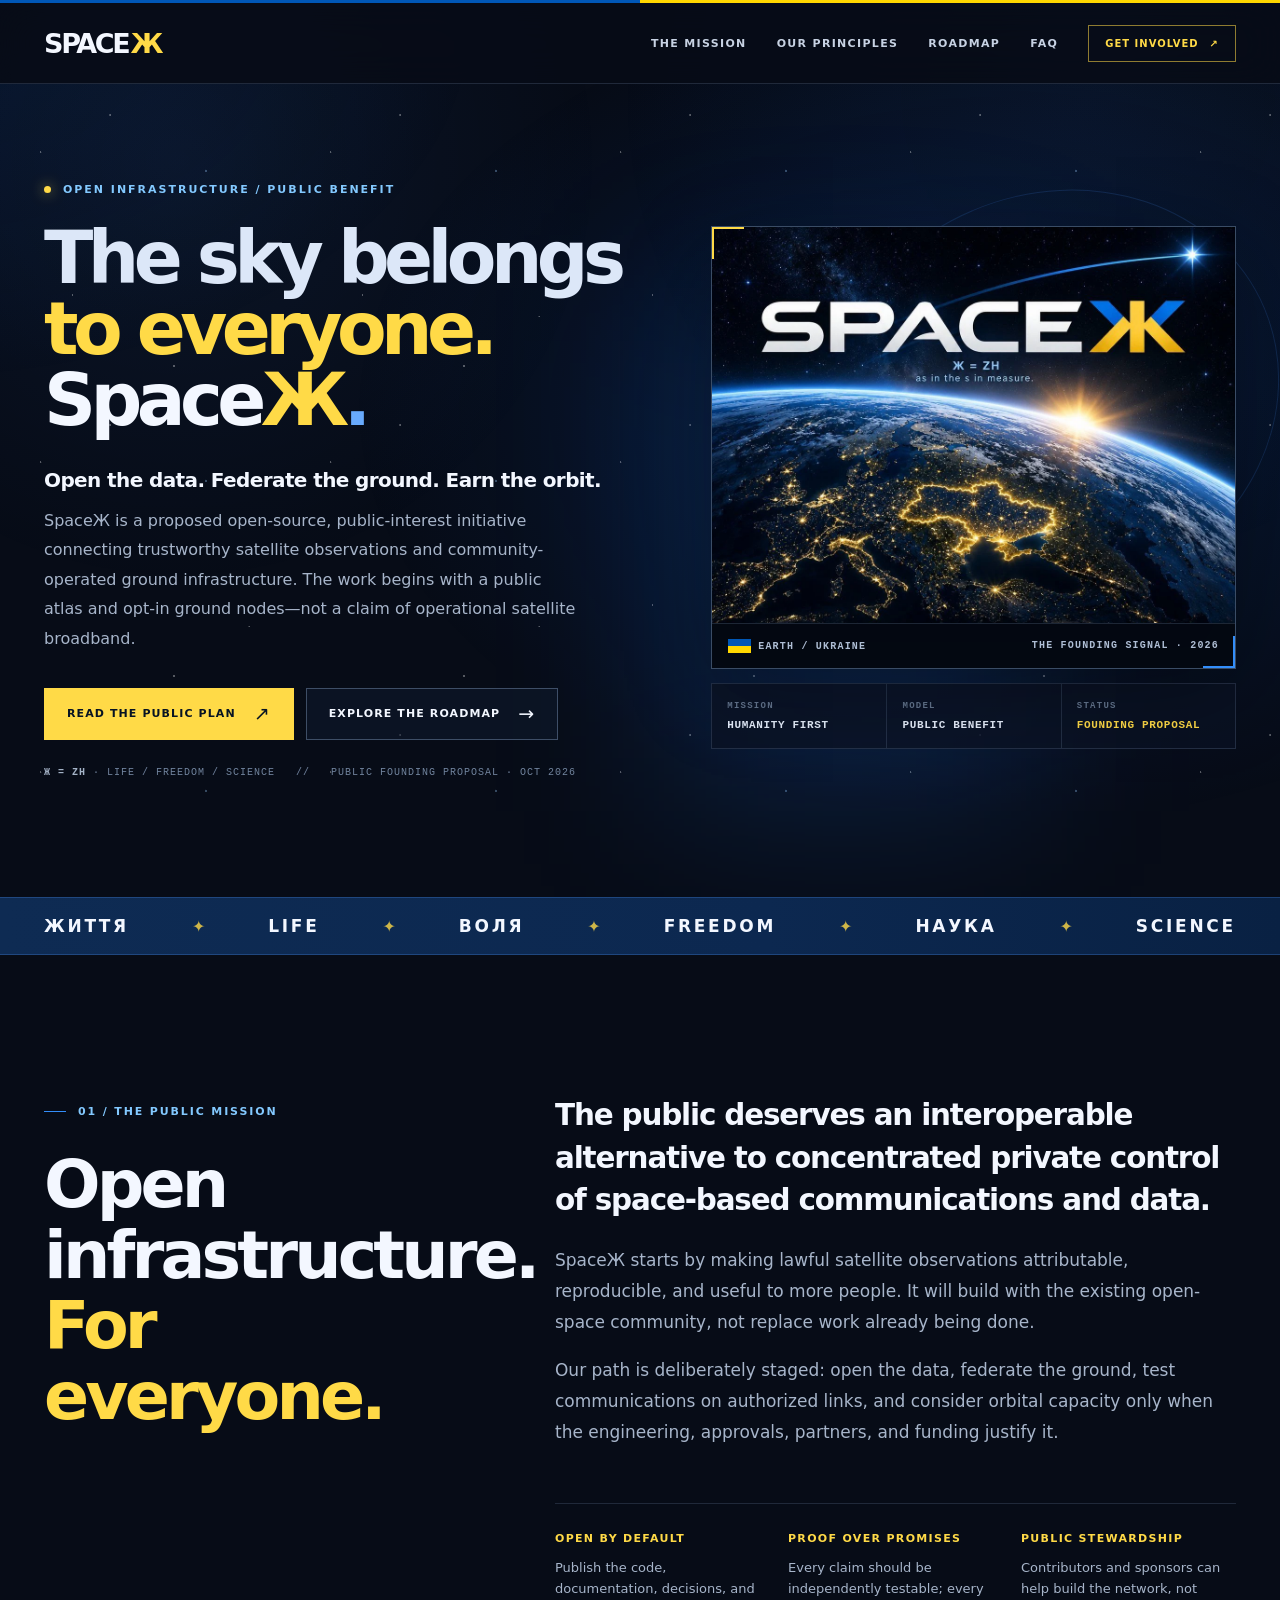
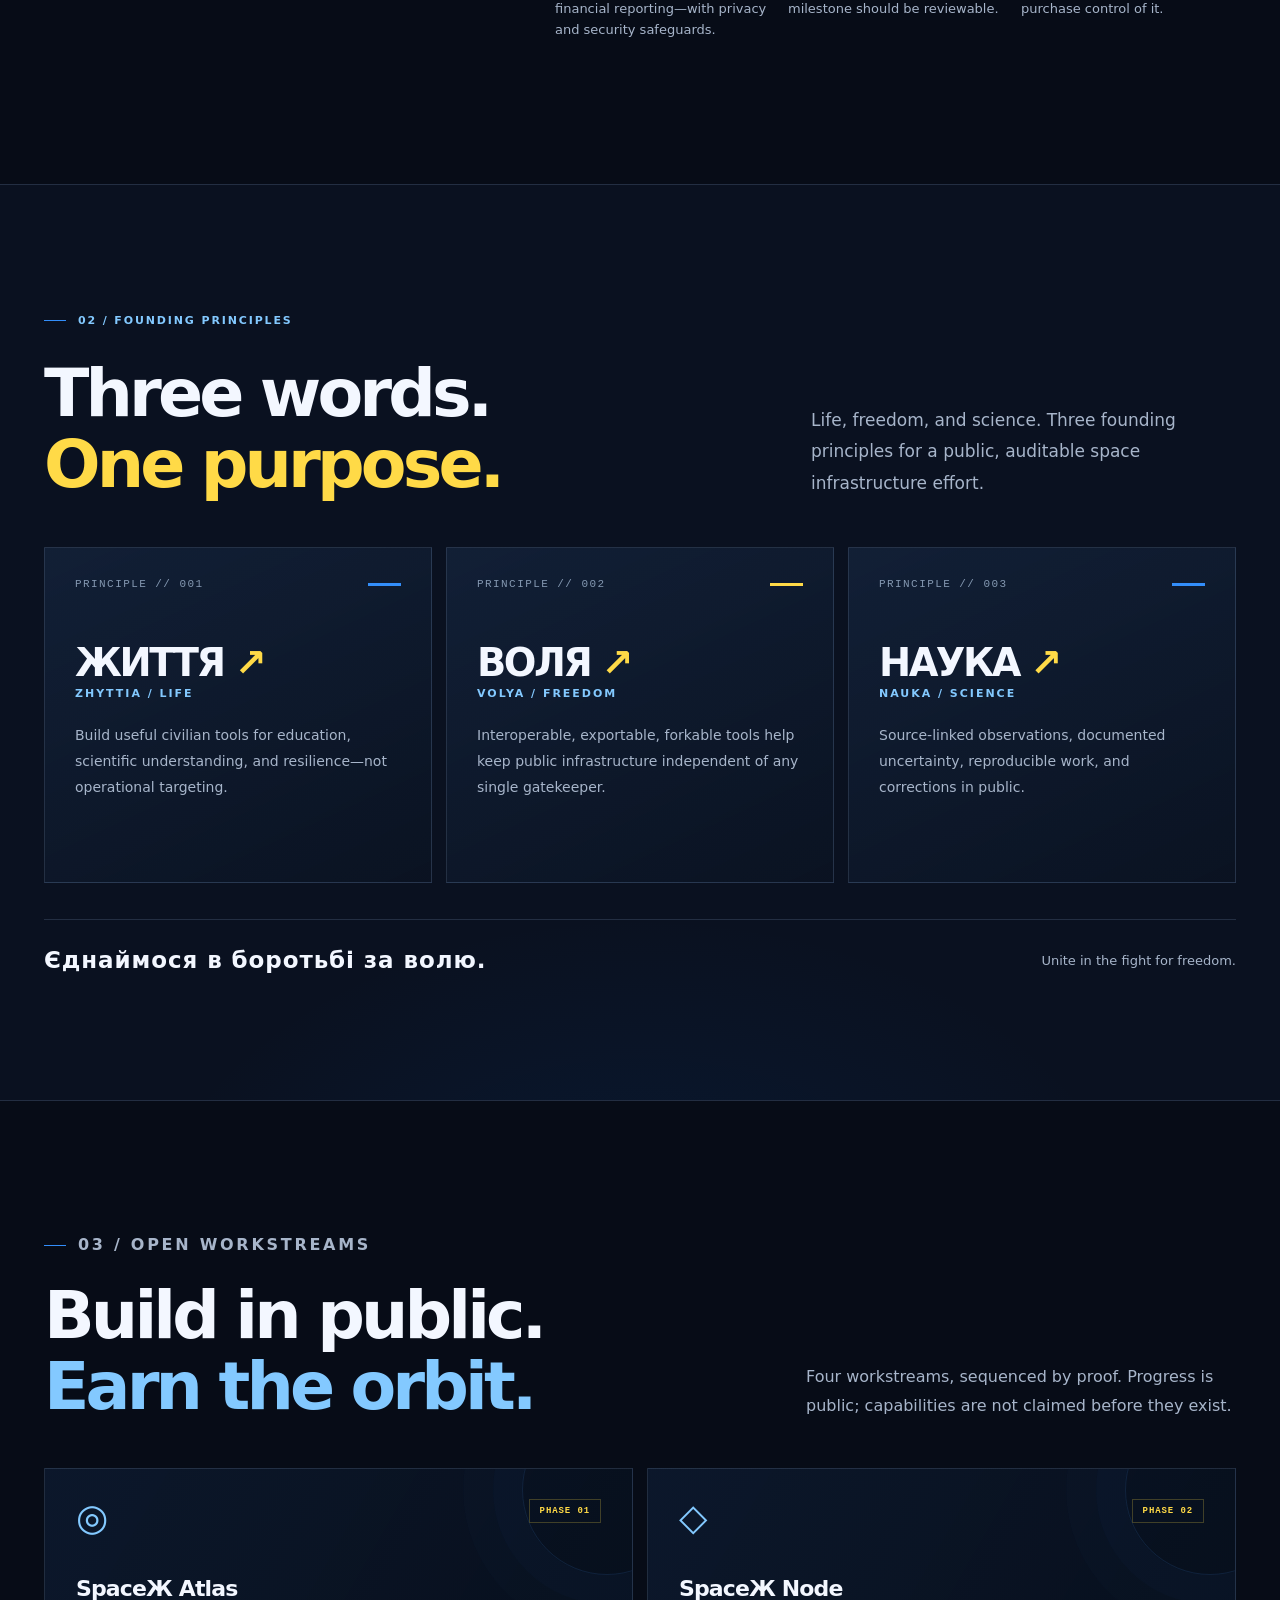
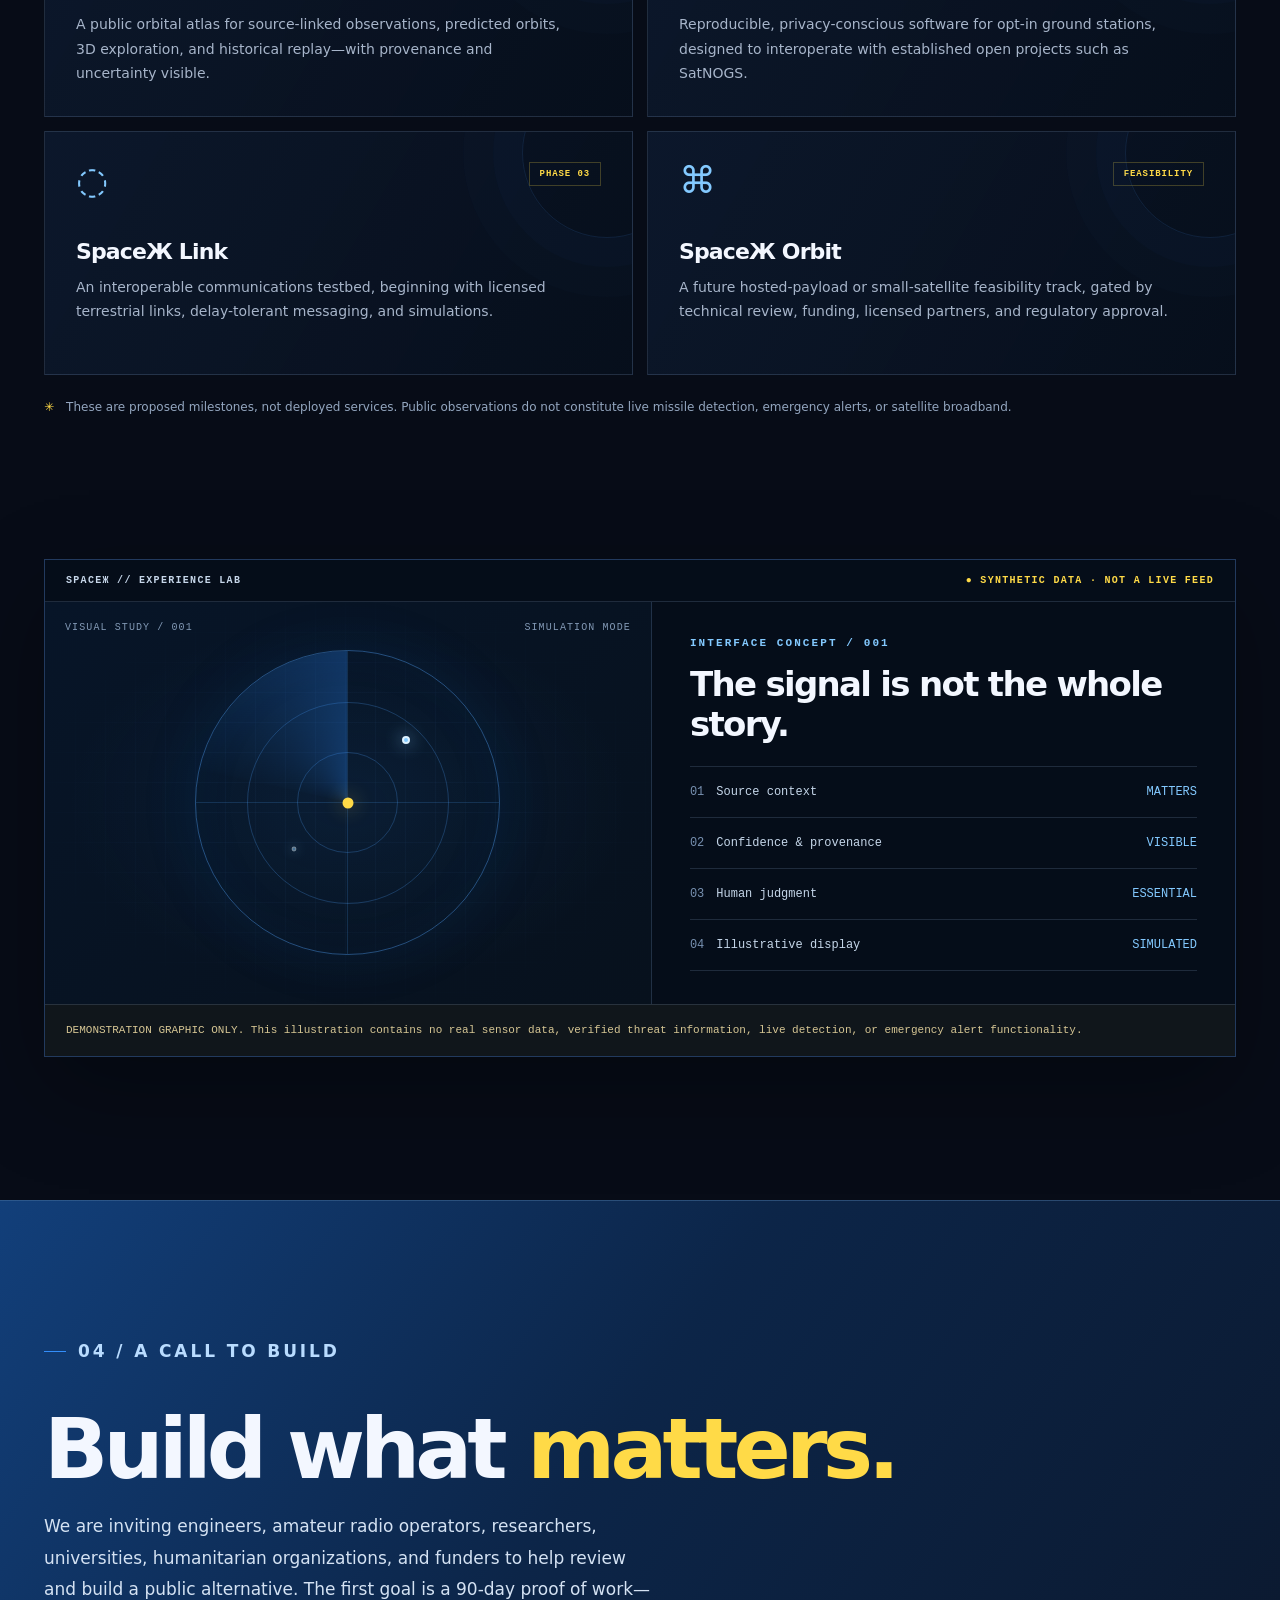
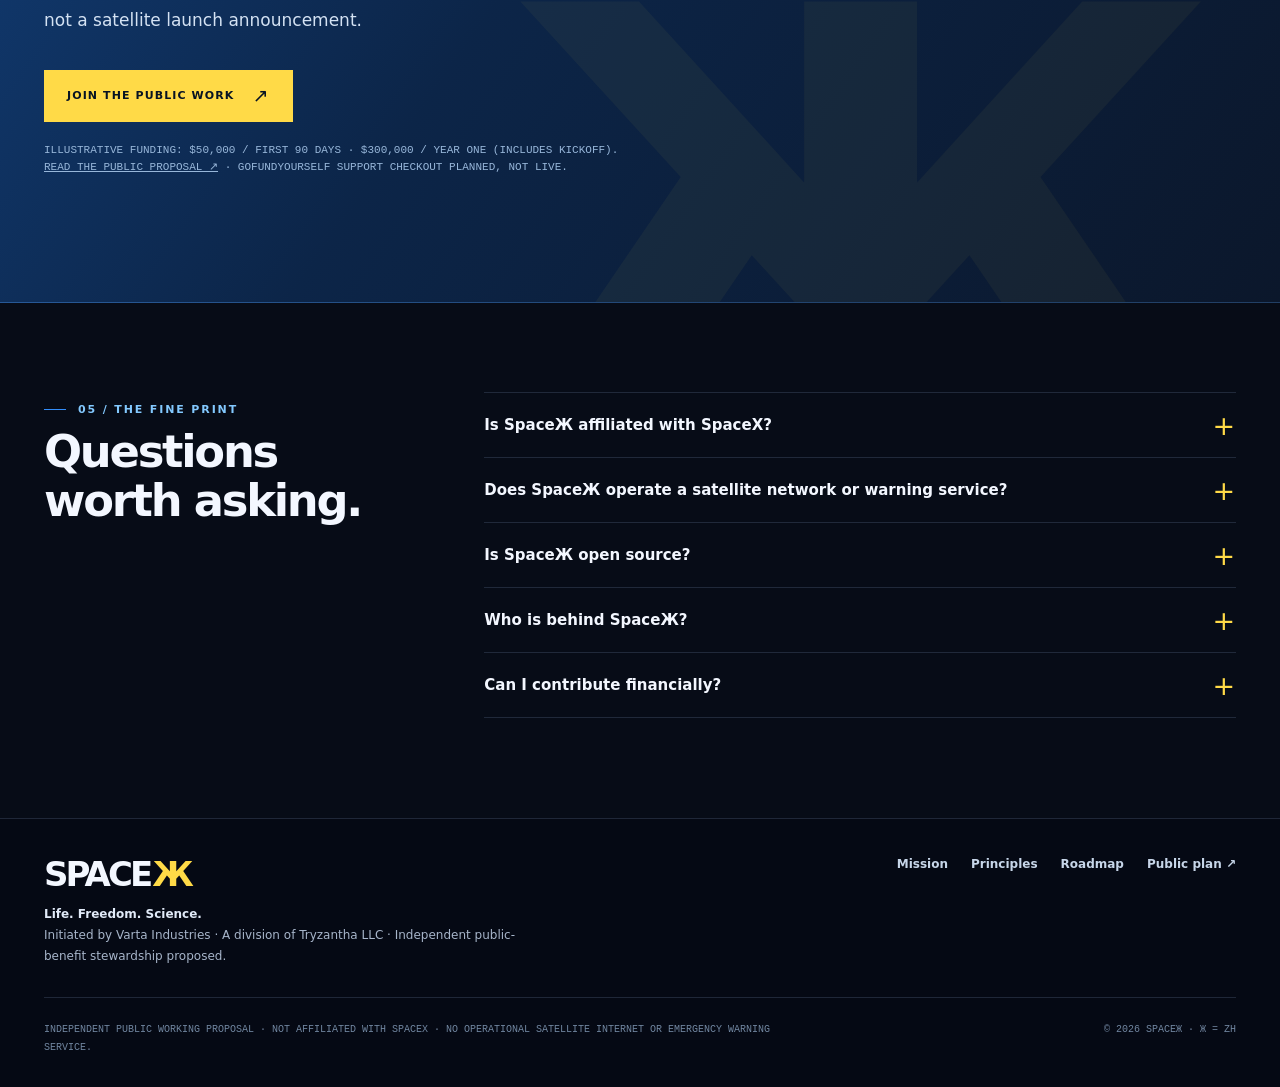
==== commit 9ac4d1ab: "Publish SpaceЖ public founding proposal without changing design" ====
--- a/index.html
+++ b/index.html
@@ -4,14 +4,17 @@
   <meta charset="utf-8">
   <meta name="viewport" content="width=device-width, initial-scale=1">
   <meta name="theme-color" content="#070c17">
-  <meta name="description" content="SpaceЖ is an independent, research-stage initiative exploring open space technology, simulation, and civilian early-warning interfaces. Life. Freedom. Science.">
+  <meta name="description" content="SpaceЖ is a proposed open-source, public-interest initiative building verifiable satellite intelligence, interoperable ground infrastructure, and a responsible path toward public space communications.">
   <meta property="og:type" content="website">
-  <meta property="og:title" content="SpaceЖ — A Different Character. A Different Cause.">
-  <meta property="og:description" content="Life. Freedom. Science. An independent open-technology initiative from Varta Industries.">
+  <meta property="og:title" content="SpaceЖ — The sky belongs to everyone.">
+  <meta property="og:description" content="Open the data. Federate the ground. Prove the protocols. Earn the orbit. Read the public founding proposal and contribute.">
   <meta name="twitter:card" content="summary_large_image">
-  <!-- After deploying to a domain, add absolute og:url and og:image URLs for social previews. -->
+  <meta property="og:url" content="https://xn--80akd1bg1j.com/">
+  <meta property="og:image" content="https://xn--80akd1bg1j.com/assets/spacezh-hero.webp">
+  <meta property="og:image:alt" content="SpaceЖ emblem above Earth with Ukraine highlighted">
+  <link rel="canonical" href="https://xn--80akd1bg1j.com/">
   <link rel="icon" type="image/svg+xml" href="assets/favicon.svg">
-  <title>SpaceЖ — Life. Freedom. Science.</title>
+  <title>SpaceЖ — The sky belongs to everyone.</title>
   <style>
     :root {
       color-scheme: dark;
@@ -327,7 +330,7 @@
       <nav class="desktop-nav" aria-label="Main navigation">
         <a href="#mission">THE MISSION</a>
         <a href="#principles">OUR PRINCIPLES</a>
-        <a href="#work">R&amp;D</a>
+        <a href="#work">ROADMAP</a>
         <a href="#faq">FAQ</a>
       </nav>
       <a class="nav-cta" href="#join">GET INVOLVED <span aria-hidden="true">↗</span></a>
@@ -339,7 +342,7 @@
         <nav class="mobile-links" aria-label="Mobile navigation">
           <a href="#mission">The mission</a>
           <a href="#principles">Our principles</a>
-          <a href="#work">Research &amp; development</a>
+          <a href="#work">Roadmap</a>
           <a href="#join">Get involved</a>
           <a href="#faq">FAQ</a>
         </nav>
@@ -352,15 +355,15 @@
       <div class="star-field" aria-hidden="true"></div>
       <div class="container hero-grid">
         <div class="hero-copy">
-          <div class="hero-eyebrow"><span class="tiny-dot" aria-hidden="true"></span><span>INDEPENDENT BY DESIGN / HUMANITY FIRST</span></div>
-          <h1 id="hero-title"><span class="h1-soft">SpaceX is dead.</span><span class="h1-live">Long live</span><span>Space<span class="word-zh" lang="uk">Ж</span><span class="period">.</span></span></h1>
-          <p class="hero-subtitle">A different character. A different cause.</p>
-          <p class="hero-description">An independent, open-technology initiative exploring space intelligence, simulation, and civilian early-warning research. Grounded in three Ukrainian ideas: <strong style="color:#eaf1fb">life, freedom, and science.</strong></p>
+          <div class="hero-eyebrow"><span class="tiny-dot" aria-hidden="true"></span><span>OPEN INFRASTRUCTURE / PUBLIC BENEFIT</span></div>
+          <h1 id="hero-title"><span class="h1-soft">The sky belongs</span><span class="h1-live">to everyone.</span><span>Space<span class="word-zh" lang="uk">Ж</span><span class="period">.</span></span></h1>
+          <p class="hero-subtitle">Open the data. Federate the ground. Earn the orbit.</p>
+          <p class="hero-description">SpaceЖ is a proposed open-source, public-interest initiative connecting trustworthy satellite observations and community-operated ground infrastructure. The work begins with a public atlas and opt-in ground nodes—not a claim of operational satellite broadband.</p>
           <div class="hero-buttons">
-            <a href="#mission" class="button button-primary">EXPLORE THE MISSION <span class="arrow" aria-hidden="true">↘</span></a>
-            <a href="#work" class="button button-secondary">WHAT WE'RE BUILDING <span class="arrow" aria-hidden="true">→</span></a>
+            <a href="https://github.com/Parallax-Web-Services/spacezh/blob/master/docs/FOUNDING_PROPOSAL.md" class="button button-primary" target="_blank" rel="noopener noreferrer">READ THE PUBLIC PLAN <span class="arrow" aria-hidden="true">↗</span></a>
+            <a href="#work" class="button button-secondary">EXPLORE THE ROADMAP <span class="arrow" aria-hidden="true">→</span></a>
           </div>
-          <p class="hero-note mono"><strong>Ж = ZH</strong> · AS IN THE “S” IN “MEASURE” &nbsp; // &nbsp; RESEARCH-STAGE PROJECT</p>
+          <p class="hero-note mono"><strong>Ж = ZH</strong> · LIFE / FREEDOM / SCIENCE &nbsp; // &nbsp; PUBLIC FOUNDING PROPOSAL · OCT 2026</p>
         </div>
         <div class="hero-media">
           <figure class="hero-art">
@@ -369,8 +372,8 @@
           </figure>
           <div class="media-data mono" aria-label="Space Zh initiative status">
             <div><span class="data-label">MISSION</span><span class="data-value">HUMANITY FIRST</span></div>
-            <div><span class="data-label">PHILOSOPHY</span><span class="data-value">OPEN TECHNOLOGY</span></div>
-            <div><span class="data-label">STATUS</span><span class="data-value gold">IN DEVELOPMENT</span></div>
+            <div><span class="data-label">MODEL</span><span class="data-value">PUBLIC BENEFIT</span></div>
+            <div><span class="data-label">STATUS</span><span class="data-value gold">FOUNDING PROPOSAL</span></div>
           </div>
         </div>
       </div>
@@ -390,17 +393,17 @@
     <section class="mission" id="mission" aria-labelledby="mission-title">
       <div class="container mission-grid">
         <div>
-          <p class="section-tag">01 / OUR MANIFESTO</p>
-          <h2 id="mission-title" class="section-title">Space is bigger than <span class="accent">any one man.</span></h2>
+          <p class="section-tag">01 / THE PUBLIC MISSION</p>
+          <h2 id="mission-title" class="section-title">Open infrastructure. <span class="accent">For everyone.</span></h2>
         </div>
         <div class="mission-copy">
-          <p class="mission-lead">Space exploration was supposed to be about discovery. The love of science. The betterment of humanity.</p>
-          <p>Somewhere along the way, too much of the conversation became about personalities instead of possibilities. SpaceЖ exists to put the mission back at the center.</p>
-          <p>We are starting with research into human-centered software, simulated warning experiences, and accessible space data. Our ambition is to build useful technology that can be scrutinized, improved, and shared—not just admired.</p>
+          <p class="mission-lead">The public deserves an interoperable alternative to concentrated private control of space-based communications and data.</p>
+          <p>SpaceЖ starts by making lawful satellite observations attributable, reproducible, and useful to more people. It will build with the existing open-space community, not replace work already being done.</p>
+          <p>Our path is deliberately staged: open the data, federate the ground, test communications on authorized links, and consider orbital capacity only when the engineering, approvals, partners, and funding justify it.</p>
           <div class="mission-points">
-            <div><strong>PEOPLE OVER PRESTIGE</strong><p>Build around the people technology is meant to serve.</p></div>
-            <div><strong>PROOF OVER PROMISES</strong><p>Show the work. Label experiments. Be clear about limits.</p></div>
-            <div><strong>OPEN WHERE RESPONSIBLE</strong><p>Favor verifiable, collaborative, safety-conscious engineering.</p></div>
+            <div><strong>OPEN BY DEFAULT</strong><p>Publish the code, documentation, decisions, and financial reporting—with privacy and security safeguards.</p></div>
+            <div><strong>PROOF OVER PROMISES</strong><p>Every claim should be independently testable; every milestone should be reviewable.</p></div>
+            <div><strong>PUBLIC STEWARDSHIP</strong><p>Contributors and sponsors can help build the network, not purchase control of it.</p></div>
           </div>
         </div>
       </div>
@@ -410,26 +413,26 @@
       <div class="container">
         <div class="section-intro">
           <div><p class="section-tag">02 / FOUNDING PRINCIPLES</p><h2 id="principles-title" class="section-title">Three words.<br><span class="accent">One purpose.</span></h2></div>
-          <p class="section-lede">Not buzzwords. A standard to measure ourselves against as the technology takes shape.</p>
+          <p class="section-lede">Life, freedom, and science. Three founding principles for a public, auditable space infrastructure effort.</p>
         </div>
         <div class="values-grid">
           <article class="value-card">
             <div class="value-number mono"><span>PRINCIPLE // 001</span><span></span></div>
             <h3 lang="uk">ЖИТТЯ <span>↗</span></h3>
             <p class="translation">ZHYTTIA / LIFE</p>
-            <p>Technology should protect and empower human life. That is the point of the work, not a side effect.</p>
+            <p>Build useful civilian tools for education, scientific understanding, and resilience—not operational targeting.</p>
           </article>
           <article class="value-card">
             <div class="value-number mono"><span>PRINCIPLE // 002</span><span></span></div>
             <h3 lang="uk">ВОЛЯ <span>↗</span></h3>
             <p class="translation">VOLYA / FREEDOM</p>
-            <p>Freedom is more than a slogan. It takes independence, resilience, and the will to act.</p>
+            <p>Interoperable, exportable, forkable tools help keep public infrastructure independent of any single gatekeeper.</p>
           </article>
           <article class="value-card">
             <div class="value-number mono"><span>PRINCIPLE // 003</span><span></span></div>
             <h3 lang="uk">НАУКА <span>↗</span></h3>
             <p class="translation">NAUKA / SCIENCE</p>
-            <p>Evidence over theater. Transparent assumptions, reproducible work, and the humility to learn.</p>
+            <p>Source-linked observations, documented uncertainty, reproducible work, and corrections in public.</p>
           </article>
         </div>
         <div class="ukrainian-banner">
@@ -442,32 +445,32 @@
     <section class="work" id="work" aria-labelledby="work-title">
       <div class="container">
         <div class="work-top">
-          <div><p class="section-tag">03 / THE RESEARCH ROADMAP</p><h2 id="work-title" class="section-title">Less mythology.<br><span class="blue">More engineering.</span></h2></div>
-          <p>SpaceЖ starts with software. These are areas of exploration, not claims of deployed or validated capabilities.</p>
+          <div><p class="section-tag">03 / OPEN WORKSTREAMS</p><h2 id="work-title" class="section-title">Build in public.<br><span class="blue">Earn the orbit.</span></h2></div>
+          <p>Four workstreams, sequenced by proof. Progress is public; capabilities are not claimed before they exist.</p>
         </div>
         <div class="work-grid">
           <article class="work-card">
-            <div class="work-card-top"><span class="work-glyph" aria-hidden="true">◎</span><span class="work-label mono">RESEARCH AREA</span></div>
-            <h3>Ballistic &amp; aerospace research</h3>
-            <p>Exploring how aerospace and ballistic-event information might be detected, verified, and communicated—with uncertainty made explicit.</p>
+            <div class="work-card-top"><span class="work-glyph" aria-hidden="true">◎</span><span class="work-label mono">PHASE 01</span></div>
+            <h3>SpaceЖ Atlas</h3>
+            <p>A public orbital atlas for source-linked observations, predicted orbits, 3D exploration, and historical replay—with provenance and uncertainty visible.</p>
           </article>
           <article class="work-card">
-            <div class="work-card-top"><span class="work-glyph" aria-hidden="true">◇</span><span class="work-label mono">RESEARCH AREA</span></div>
-            <h3>Early-warning experiences</h3>
-            <p>Studying how complex, verified information could become understandable, human-centered alerts in civilian contexts.</p>
+            <div class="work-card-top"><span class="work-glyph" aria-hidden="true">◇</span><span class="work-label mono">PHASE 02</span></div>
+            <h3>SpaceЖ Node</h3>
+            <p>Reproducible, privacy-conscious software for opt-in ground stations, designed to interoperate with established open projects such as SatNOGS.</p>
           </article>
           <article class="work-card">
-            <div class="work-card-top"><span class="work-glyph" aria-hidden="true">◌</span><span class="work-label mono">RESEARCH AREA</span></div>
-            <h3>Simulation &amp; training</h3>
-            <p>Using clearly labeled synthetic scenarios to prototype interfaces, playback experiences, and decision-support concepts.</p>
+            <div class="work-card-top"><span class="work-glyph" aria-hidden="true">◌</span><span class="work-label mono">PHASE 03</span></div>
+            <h3>SpaceЖ Link</h3>
+            <p>An interoperable communications testbed, beginning with licensed terrestrial links, delay-tolerant messaging, and simulations.</p>
           </article>
           <article class="work-card">
-            <div class="work-card-top"><span class="work-glyph" aria-hidden="true">⌘</span><span class="work-label mono">PLANNED</span></div>
-            <h3>Open developer tooling</h3>
-            <p>Publishing documentation and reusable, responsible components as development and safety reviews permit.</p>
-          </article>
-        </div>
-        <p class="roadmap-note"><b aria-hidden="true">✳</b><span>Roadmap content describes intended research directions. SpaceЖ does not currently offer an operational public warning service.</span></p>
+            <div class="work-card-top"><span class="work-glyph" aria-hidden="true">⌘</span><span class="work-label mono">FEASIBILITY</span></div>
+            <h3>SpaceЖ Orbit</h3>
+            <p>A future hosted-payload or small-satellite feasibility track, gated by technical review, funding, licensed partners, and regulatory approval.</p>
+          </article>
+        </div>
+        <p class="roadmap-note"><b aria-hidden="true">✳</b><span>These are proposed milestones, not deployed services. Public observations do not constitute live missile detection, emergency alerts, or satellite broadband.</span></p>
       </div>
     </section>
 
@@ -496,11 +499,14 @@
 
     <section class="join" id="join" aria-labelledby="join-title">
       <div class="container"><div class="join-content">
-        <p class="section-tag" style="color:#b9dcff">04 / JOIN THE MISSION</p>
+        <p class="section-tag" style="color:#b9dcff">04 / A CALL TO BUILD</p>
         <h2 id="join-title" class="section-title">Build what <span class="accent">matters.</span></h2>
-        <p>SpaceЖ is a beginning, not a victory lap. We're interested in engineers, researchers, designers, and thoughtful skeptics who care more about useful results than hype.</p>
-        <a class="button button-primary" href="https://x.com/SeanPTalbot/status/2110507858790084674" target="_blank" rel="noopener noreferrer">FOLLOW THE LAUNCH ON X <span class="arrow" aria-hidden="true">↗</span></a>
-        <span class="join-small mono">PUBLIC CODE AND CONTRIBUTION GUIDELINES WILL BE LINKED WHEN AVAILABLE.</span>
+        <p>We are inviting engineers, amateur radio operators, researchers, universities, humanitarian organizations, and funders to help review and build a public alternative. The first goal is a 90-day proof of work—not a satellite launch announcement.</p>
+        <a class="button button-primary" href="https://github.com/Parallax-Web-Services/spacezh" target="_blank" rel="noopener noreferrer">JOIN THE PUBLIC WORK <span class="arrow" aria-hidden="true">↗</span></a>
+        <span class="join-small mono">ILLUSTRATIVE FUNDING: $50,000 / FIRST 90 DAYS · $300,000 / YEAR ONE (INCLUDES KICKOFF).<br>
+          <a href="https://github.com/Parallax-Web-Services/spacezh/blob/master/docs/FOUNDING_PROPOSAL.md" target="_blank" rel="noopener noreferrer"><u>READ THE PUBLIC PROPOSAL ↗</u></a> · GOFUNDYOURSELF SUPPORT CHECKOUT PLANNED, NOT LIVE.</span>
+        <!-- Future GoFundYourself embedded checkout is mounted here only after governance, disclosures, and payment review. -->
+        <div id="gofundyourself-funnel" hidden data-provider="gofundyourself" data-campaign="spacezh"></div>
       </div></div>
     </section>
 
@@ -508,10 +514,11 @@
       <div class="container faq-grid">
         <div><p class="section-tag">05 / THE FINE PRINT</p><h2 id="faq-title">Questions worth asking.</h2></div>
         <div>
-          <details class="faq-item"><summary>Is SpaceЖ affiliated with SpaceX?</summary><p>No. SpaceЖ is an independent project and a parody of the SpaceX name. It is not affiliated with, sponsored by, approved by, or endorsed by SpaceX.</p></details>
-          <details class="faq-item"><summary>Is this an operational early-warning service?</summary><p>No. SpaceЖ is a research-stage initiative. Any simulations or interfaces shown here are illustrative and must not be used to make safety or emergency decisions.</p></details>
-          <details class="faq-item"><summary>Is SpaceЖ open source?</summary><p>Open, reviewable engineering is a guiding intention. Specific repositories, licenses, and contribution processes will be published when projects are ready. Not every component will necessarily be public.</p></details>
-          <details class="faq-item"><summary>Who is behind SpaceЖ?</summary><p>SpaceЖ is a Varta Industries product. Varta Industries is a division of Tryzantha LLC within the Talbot Tech family of companies.</p></details>
+          <details class="faq-item"><summary>Is SpaceЖ affiliated with SpaceX?</summary><p>No. SpaceЖ is independent of SpaceX and existing constellation operators. None has endorsed or committed to this proposal.</p></details>
+          <details class="faq-item"><summary>Does SpaceЖ operate a satellite network or warning service?</summary><p>No. There is no operational SpaceЖ broadband constellation, satellite link, launch-detection system, or emergency warning service. The experience lab is synthetic.</p></details>
+          <details class="faq-item"><summary>Is SpaceЖ open source?</summary><p>The website and founding proposal are public. The plan is to use OSI-approved software licenses and publish technical work as it becomes ready; individual component licenses have not all been chosen.</p></details>
+          <details class="faq-item"><summary>Who is behind SpaceЖ?</summary><p>Varta Industries, a division of Tryzantha LLC, is initiating this public working proposal. The preferred long-term steward is an independent nonprofit or comparable public-benefit entity; none is claimed to exist yet.</p></details>
+          <details class="faq-item"><summary>Can I contribute financially?</summary><p>We are seeking collaborators and nonbinding expressions of support. The proposed $50,000 kickoff and $300,000 first-year figures are planning estimates, not funded commitments. GoFundYourself checkout is not live; any future campaign must publish its legal recipient, fee disclosures, and refund terms before processing contributions.</p></details>
         </div>
       </div>
     </section>
@@ -522,12 +529,12 @@
       <div class="footer-main">
         <div>
           <a class="logo" href="#top" aria-label="Space Zh home">SPACE<span class="logo-zh" lang="uk">Ж</span></a>
-          <p><strong style="color:#e1eaf8">Life. Freedom. Science.</strong><br>A product of Varta Industries · A division of Tryzantha LLC · A Talbot Tech company.</p>
-        </div>
-        <nav class="footer-links" aria-label="Footer navigation"><a href="#mission">Mission</a><a href="#principles">Principles</a><a href="#work">Research</a><a href="https://x.com/SeanPTalbot/status/2110507858790084674" target="_blank" rel="noopener noreferrer">Launch post ↗</a></nav>
+          <p><strong style="color:#e1eaf8">Life. Freedom. Science.</strong><br>Initiated by Varta Industries · A division of Tryzantha LLC · Independent public-benefit stewardship proposed.</p>
+        </div>
+        <nav class="footer-links" aria-label="Footer navigation"><a href="#mission">Mission</a><a href="#principles">Principles</a><a href="#work">Roadmap</a><a href="https://github.com/Parallax-Web-Services/spacezh/blob/master/docs/FOUNDING_PROPOSAL.md" target="_blank" rel="noopener noreferrer">Public plan ↗</a></nav>
       </div>
       <div class="footer-bottom mono">
-        <span>INDEPENDENT PARODY. NOT AFFILIATED WITH OR ENDORSED BY SPACEX. RESEARCH-STAGE PROJECT; NOT A LIVE WARNING OR EMERGENCY RESPONSE SERVICE.</span>
+        <span>INDEPENDENT PUBLIC WORKING PROPOSAL · NOT AFFILIATED WITH SPACEX · NO OPERATIONAL SATELLITE INTERNET OR EMERGENCY WARNING SERVICE.</span>
         <span>© 2026 SPACE<span lang="uk">Ж</span> · Ж = ZH</span>
       </div>
     </div>
